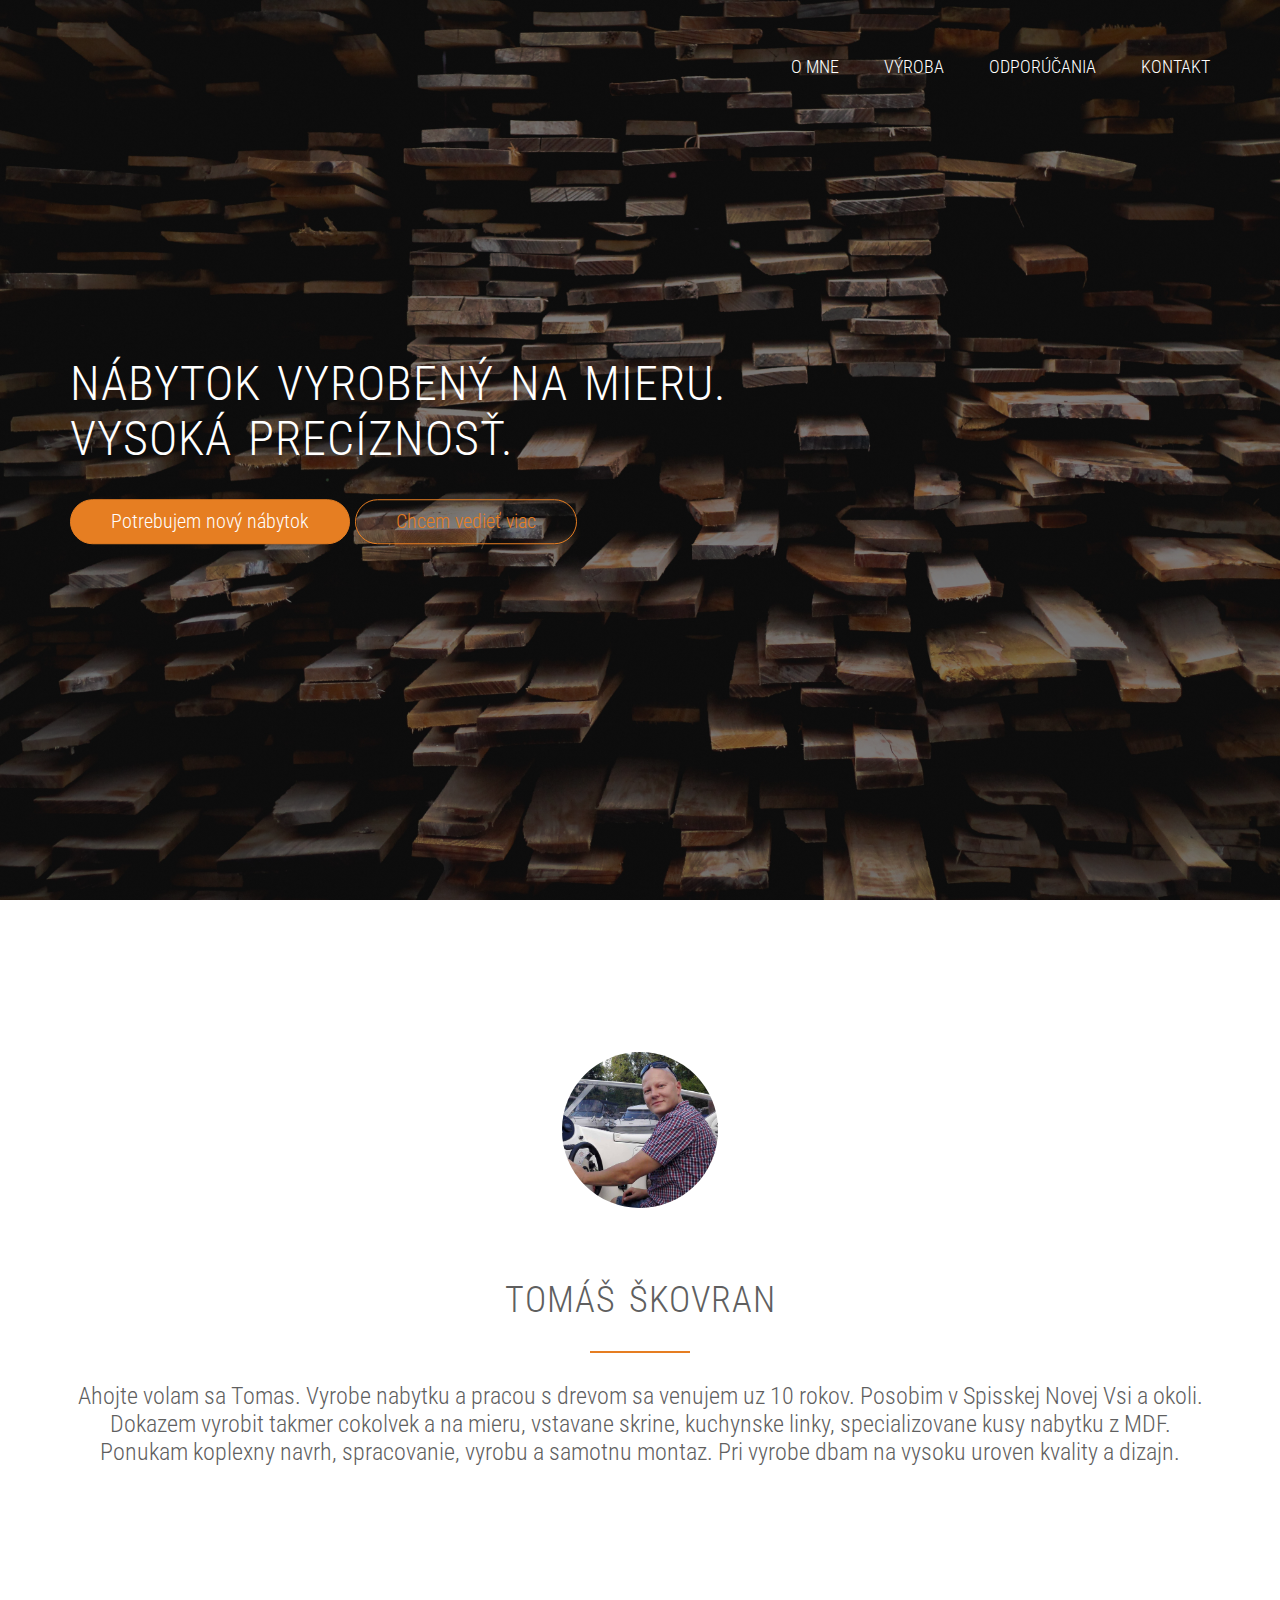
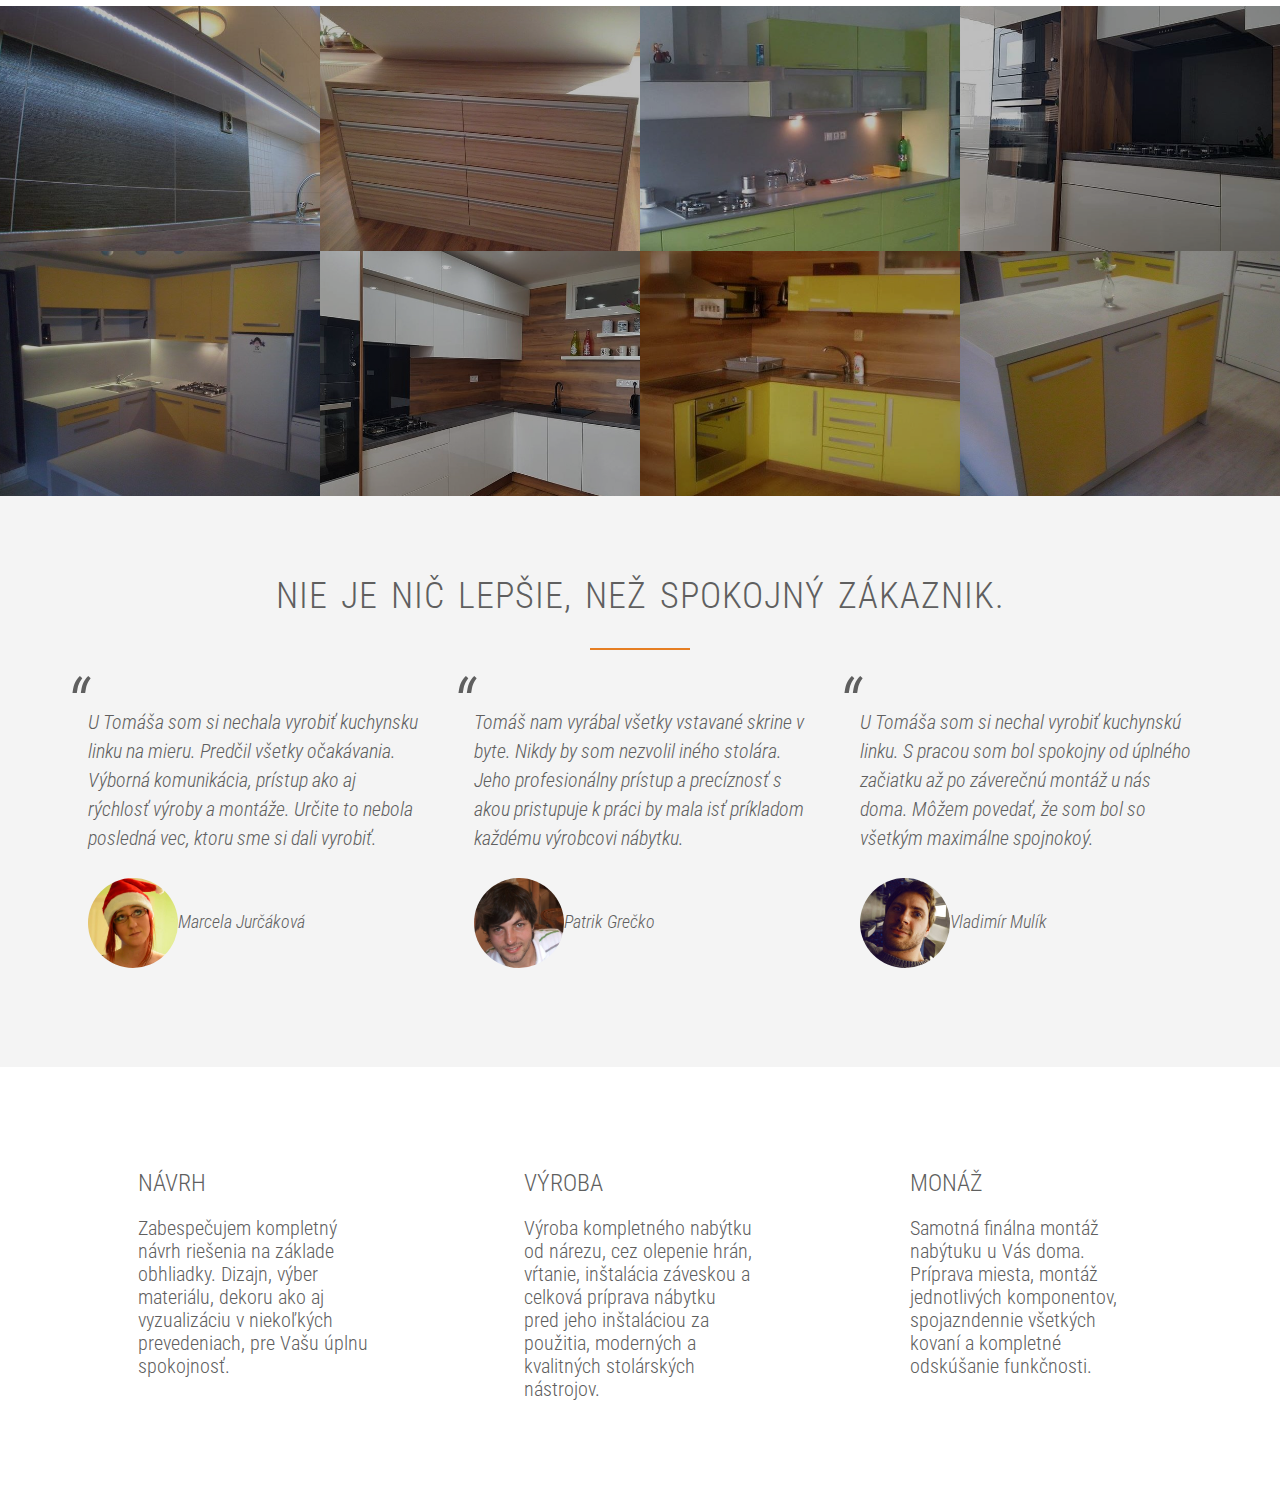
==== Tomi_webpage/index.html @ 3c89e0e6 "Add files via upload" ====
<!DOCTYPE html>
<html lang="sk">
    <head>
        <meta charset="utf-8">
        <link rel="stylesheet" type="text/css" href="vendors/css/normalize.css">
        <link rel="stylesheet" type="text/css" href="vendors/css/Grid.css">
        <link rel="stylesheet" type="text/css" href="resources/css/style.css">
        <link href="https://fonts.googleapis.com/css?family=Roboto+Condensed:300,400" rel="stylesheet">
    
        <title>Tomi_webpage</title>
    
    </head>
   
    <body>
        <header>
            <nav>
                <div class="row">
                    <ul class="main_nav">
                        <li><a href="#">o mne</a></li>
                        <li><a href="#">výroba</a></li>
                        <li><a href="#">odporúčania</a></li>
                        <li><a href="#">kontakt</a></li>
                    </ul>
                </div>
            </nav>
            <div class="main_text">
            <h1>Nábytok vyrobený na mieru.<br>Vysoká precíznosť.</h1>
            <a class="btn btn_full" href="#">Potrebujem nový nábytok</a>
            <a class="btn btn_ghost" href="#">Chcem vedieť viac</a>
            </div>
        </header>
        
        <section class="section_about_me">
            <div class="row">
                <div class="tomas_foto">
                    <img src="resources/img/tomas_skovran.jpg" alt="Tomas Skovran">
                </div>
                <h2>Tomáš Škovran</h2>
                <p class="full_info">Ahojte volam sa Tomas. Vyrobe nabytku a pracou s drevom sa venujem uz 10 rokov. Posobim v Spisskej Novej Vsi a okoli. Dokazem vyrobit takmer cokolvek a na mieru, vstavane skrine, kuchynske linky, specializovane kusy nabytku z MDF. Ponukam koplexny navrh, spracovanie, vyrobu a samotnu montaz. Pri vyrobe dbam na vysoku uroven kvality a dizajn.</p>      
            </div>
        </section>
        
        <section class="section_furniture">
            <ul class="furniture_showcase clearfix">
                <li>
                    <figure class="furniture_photo">
                        <img src="resources/img/presentation/1.jpg" alt="kuchynska linka 1">
                    </figure>
                </li>
                <li>
                    <figure class="furniture_photo">
                        <img src="resources/img/presentation/2.jpg" alt="komoda">
                    </figure>
                </li>
                <li>
                    <figure class="furniture_photo">
                        <img src="resources/img/presentation/3.jpg" alt="kuchynska linka 2">
                    </figure>
                </li>
                <li>
                    <figure class="furniture_photo">
                        <img src="resources/img/presentation/4.jpg" alt="vstavana skrina hneda">
                    </figure>
                </li>
            </ul>
            <ul class="furniture_showcase clearfix">
                <li>
                    <figure class="furniture_photo">
                        <img src="resources/img/presentation/5.jpg" alt="kuchynska linka zlto-biela">
                    </figure>
                </li>
                <li>
                    <figure class="furniture_photo">
                        <img src="resources/img/presentation/6.jpg" alt="obivackova stena">
                    </figure>
                </li>
                <li>
                    <figure class="furniture_photo">
                        <img src="resources/img/presentation/7.jpg" alt="kuchynska linka zlto-hneda">
                    </figure>
                </li>
                <li>
                    <figure class="furniture_photo">
                        <img src="resources/img/presentation/8.jpg" alt="vstavana skrina hnedo-biela">
                    </figure>
                </li>
            </ul>
        </section>
        
        <section class="section_testimonials">
            <div class="row">
                <h2>Nie je nič lepšie, než spokojný zákaznik.</h2>
            </div>
            <div class="row">
                <div class="col span-1-of-3">
                    <blockquote>
                        U Tomáša som si nechala vyrobiť kuchynsku linku na mieru. Predčil všetky očakávania. Výborná komunikácia, prístup ako aj rýchlosť výroby a montáže. Určite to nebola posledná vec, ktoru sme si dali vyrobiť.
                        <cite><img src="resources/img/marcela_jurcakova.png" alt="marcela jurcakova photo">Marcela Jurčáková</cite>
                    </blockquote>
                </div>
                    <div class="col span-1-of-3">
                        <blockquote>
                        Tomáš nam vyrábal všetky vstavané skrine v byte. Nikdy by som nezvolil iného stolára. Jeho profesionálny prístup a precíznosť s akou pristupuje k práci by mala isť príkladom každému výrobcovi nábytku.
                            <cite><img src="resources/img/patrik_grecko.png" alt="patrik grecko photo">Patrik Grečko</cite>
                        </blockquote>
                    </div>
                    <div class="col span-1-of-3">
                        <blockquote>
                        U Tomáša som si nechal vyrobiť kuchynskú linku. S pracou som bol spokojny od úplného začiatku až po záverečnú montáž u nás doma. Môžem povedať, že som bol so všetkým maximálne spojnokoý.
                            <cite><img src="resources/img/vladimir_mulik.png" alt="vladimir mulik photo">Vladimír Mulík</cite>
                        </blockquote>
                    </div>
            </div>
        </section>
        
        <section class="section_production">
            <div class="row">
                <div class="col span-1-of-3 box">
                    <i class=""></i>
                    <h3>Návrh</h3>
                    <p>Zabespečujem kompletný návrh riešenia na základe obhliadky. Dizajn, výber materiálu, dekoru ako aj vyzualizáciu v niekoľkých prevedeniach, pre Vašu úplnu spokojnosť.</p>
                </div>
                <div class="col span-1-of-3 box">
                    <i class=""></i>
                    <h3>Výroba</h3>
                    <p>Výroba kompletného nabýtku od nárezu, cez olepenie hrán, vŕtanie, inštalácia záveskou a celková príprava nábytku pred jeho inštaláciou za použitia, moderných a kvalitných stolárských nástrojov.</p>
                </div>
                <div class="col span-1-of-3 box">
                    <i class=""></i>
                    <h3>Monáž</h3>
                    <p>Samotná finálna montáž nabýtuku u Vás doma. Príprava miesta, montáž jednotlivých komponentov, spojazndennie všetkých kovaní a kompletné odskúšanie funkčnosti.</p>
                </div>
            </div>
        
        
        
        </section>
    
    
    </body>

</html>
---- Tomi_webpage/vendors/css/Grid.css ----
/*  SECTIONS  ============================================================================= */

.section {
	clear: both;
	padding: 0px;
	margin: 0px;
}

/*  GROUPING  ============================================================================= */

.row {
    zoom: 1; /* For IE 6/7 (trigger hasLayout) */
}

.row:before,
.row:after {
    content:"";
    display:table;
}
.row:after {
    clear:both;
}

/*  GRID COLUMN SETUP   ==================================================================== */

.col {
	display: block;
	float:left;
	margin: 1% 0 1% 1.6%;
}

.col:first-child { margin-left: 0; } /* all browsers except IE6 and lower */


/*  REMOVE MARGINS AS ALL GO FULL WIDTH AT 480 PIXELS */

@media only screen and (max-width: 480px) {
	.col { 
		/*margin: 1% 0 1% 0%;*/
        margin: 0;
	}
}


/*  GRID OF TWO   ============================================================================= */


.span-2-of-2 {
	width: 100%;
}

.span-1-of-2 {
	width: 49.2%;
}

/*  GO FULL WIDTH AT LESS THAN 480 PIXELS */

@media only screen and (max-width: 480px) {
	.span-2-of-2 {
		width: 100%; 
	}
	.span-1-of-2 {
		width: 100%; 
	}
}


/*  GRID OF THREE   ============================================================================= */

	
.span-3-of-3 {
	width: 100%; 
}

.span-2-of-3 {
	width: 66.13%; 
}

.span-1-of-3 {
	width: 32.26%; 
}


/*  GO FULL WIDTH AT LESS THAN 480 PIXELS */

@media only screen and (max-width: 480px) {
	.span-3-of-3 {
		width: 100%; 
	}
	.span-2-of-3 {
		width: 100%; 
	}
	.span-1-of-3 {
		width: 100%;
	}
}

/*  GRID OF FOUR   ============================================================================= */

	
.span-4-of-4 {
	width: 100%; 
}

.span-3-of-4 {
	width: 74.6%; 
}

.span-2-of-4 {
	width: 49.2%; 
}

.span-1-of-4 {
	width: 23.8%; 
}


/*  GO FULL WIDTH AT LESS THAN 480 PIXELS */

@media only screen and (max-width: 480px) {
	.span-4-of-4 {
		width: 100%; 
	}
	.span-3-of-4 {
		width: 100%; 
	}
	.span-2-of-4 {
		width: 100%; 
	}
	.span-1-of-4 {
		width: 100%; 
	}
}


/*  GRID OF FIVE   ============================================================================= */

	
.span-5-of-5 {
	width: 100%;
}

.span-4-of-5 {
  	width: 79.68%; 
}

.span-3-of-5 {
  	width: 59.36%; 
}

.span-2-of-5 {
  	width: 39.04%;
}

.span-1-of-5 {
  	width: 18.72%;
}


/*  GO FULL WIDTH AT LESS THAN 480 PIXELS */

@media only screen and (max-width: 480px) {
	.span-5-of-5 {
		width: 100%; 
	}
	.span-4-of-5 {
		width: 100%; 
	}
	.span-3-of-5 {
		width: 100%; 
	}
	.span-2-of-5 {
		width: 100%; 
	}
	.span-1-of-5 {
		width: 100%; 
	}
}


/*  GRID OF SIX   ============================================================================= */


.span-6-of-6 {
	width: 100%;
}

.span-5-of-6 {
  	width: 83.06%;
}

.span-4-of-6 {
  	width: 66.13%;
}

.span-3-of-6 {
  	width: 49.2%;
}

.span-2-of-6 {
  	width: 32.26%;
}

.span-1-of-6 {
  	width: 15.33%;
}


/*  GO FULL WIDTH AT LESS THAN 480 PIXELS */

@media only screen and (max-width: 480px) {
	.span-6-of-6 {
		width: 100%; 
	}
	.span-5-of-6 {
		width: 100%; 
	}
	.span-4-of-6 {
		width: 100%; 
	}
	.span-3-of-6 {
		width: 100%; 
	}
	.span-2-of-6 {
		width: 100%; 
	}
	.span-1-of-6 {
		width: 100%; 
	}
}



/*  GRID OF SEVEN   ============================================================================= */


.span-7-of-7 {
	width: 100%;
}

.span-6-of-7 {
	width: 85.48%;
}

.span-5-of-7 {
  	width: 70.97%;
}

.span-4-of-7 {
  	width: 56.45%;
}

.span-3-of-7 {
  	width: 41.94%;
}

.span-2-of-7 {
  	width: 27.42%;
}

.span-1-of-7 {
  	width: 12.91%;
}


/*  GO FULL WIDTH AT LESS THAN 480 PIXELS */

@media only screen and (max-width: 480px) {
	.span-7-of-7 {
		width: 100%; 
	}
	.span-6-of-7 {
		width: 100%; 
	}
	.span-5-of-7 {
		width: 100%; 
	}
	.span-4-of-7 {
		width: 100%; 
	}
	.span-3-of-7 {
		width: 100%; 
	}
	.span-2-of-7 {
		width: 100%; 
	}
	.span-1-of-7 {
		width: 100%; 
	}
}


/*  GRID OF EIGHT   ============================================================================= */

	
.span-8-of-8 {
	width: 100%;
}

.span-7-of-8 {
	width: 87.3%; 
}

.span-6-of-8 {
	width: 74.6%; 
}

.span-5-of-8 {
	width: 61.9%; 
}

.span-4-of-8 {
	width: 49.2%; 
}

.span-3-of-8 {
	width: 36.5%;
}

.span-2-of-8 {
	width: 23.8%; 
}

.span-1-of-8 {
	width: 11.1%; 
}


/*  GO FULL WIDTH AT LESS THAN 480 PIXELS */

@media only screen and (max-width: 480px) {
	.span-8-of-8 {
		width: 100%; 
	}
	.span-7-of-8 {
		width: 100%; 
	}
	.span-6-of-8 {
		width: 100%; 
	}
	.span-5-of-8 {
		width: 100%; 
	}
	.span-4-of-8 {
		width: 100%; 
	}
	.span-3-of-8 {
		width: 100%; 
	}
	.span-2-of-8 {
		width: 100%; 
	}
	.span-1-of-8 {
		width: 100%; 
	}
}


/*  GRID OF NINE   ============================================================================= */


.span-9-of-9 {
	width: 100%;
}

.span-8-of-9 {
	width: 88.71%;
}

.span-7-of-9 {
	width: 77.42%; 
}

.span-6-of-9 {
	width: 66.13%; 
}

.span-5-of-9 {
	width: 54.84%; 
}

.span-4-of-9 {
	width: 43.55%; 
}

.span-3-of-9 {
	width: 32.26%;
}

.span-2-of-9 {
	width: 20.97%; 
}

.span-1-of-9 {
	width: 9.68%; 
}


/*  GO FULL WIDTH AT LESS THAN 480 PIXELS */

@media only screen and (max-width: 480px) {
	.span-9-of-9 {
		width: 100%; 
	}
	.span-8-of-9 {
		width: 100%; 
	}
	.span-7-of-9 {
		width: 100%; 
	}
	.span-6-of-9 {
		width: 100%; 
	}
	.span-5-of-9 {
		width: 100%; 
	}
	.span-4-of-9 {
		width: 100%; 
	}
	.span-3-of-9 {
		width: 100%; 
	}
	.span-2-of-9 {
		width: 100%; 
	}
	.span-1-of-9 {
		width: 100%; 
	}
}


/*  GRID OF TEN   ============================================================================= */


.span-10-of-10 {
	width: 100%;
}

.span-9-of-10 {
	width: 89.84%;
}

.span-8-of-10 {
	width: 79.68%;
}

.span-7-of-10 {
	width: 69.52%; 
}

.span-6-of-10 {
	width: 59.36%; 
}

.span-5-of-10 {
	width: 49.2%; 
}

.span-4-of-10 {
	width: 39.04%; 
}

.span-3-of-10 {
	width: 28.88%;
}

.span-2-of-10 {
	width: 18.72%; 
}

.span-1-of-10 {
	width: 8.56%; 
}


/*  GO FULL WIDTH AT LESS THAN 480 PIXELS */

@media only screen and (max-width: 480px) {
	.span-10-of-10 {
		width: 100%; 
	}
	.span-9-of-10 {
		width: 100%; 
	}
	.span-8-of-10 {
		width: 100%; 
	}
	.span-7-of-10 {
		width: 100%; 
	}
	.span-6-of-10 {
		width: 100%; 
	}
	.span-5-of-10 {
		width: 100%; 
	}
	.span-4-of-10 {
		width: 100%; 
	}
	.span-3-of-10 {
		width: 100%; 
	}
	.span-2-of-10 {
		width: 100%; 
	}
	.span-1-of-10 {
		width: 100%; 
	}
}


/*  GRID OF ELEVEN   ============================================================================= */

.span-11-of-11 {
	width: 100%;
}

.span-10-of-11 {
	width: 90.76%;
}

.span-9-of-11 {
	width: 81.52%;
}

.span-8-of-11 {
	width: 72.29%;
}

.span-7-of-11 {
	width: 63.05%; 
}

.span-6-of-11 {
	width: 53.81%; 
}

.span-5-of-11 {
	width: 44.58%; 
}

.span-4-of-11 {
	width: 35.34%; 
}

.span-3-of-11 {
	width: 26.1%;
}

.span-2-of-11 {
	width: 16.87%; 
}

.span-1-of-11 {
	width: 7.63%; 
}


/*  GO FULL WIDTH AT LESS THAN 480 PIXELS */

@media only screen and (max-width: 480px) {
	.span-11-of-11 {
		width: 100%; 
	}
	.span-10-of-11 {
		width: 100%; 
	}
	.span-9-of-11 {
		width: 100%; 
	}
	.span-8-of-11 {
		width: 100%; 
	}
	.span-7-of-11 {
		width: 100%; 
	}
	.span-6-of-11 {
		width: 100%; 
	}
	.span-5-of-11 {
		width: 100%; 
	}
	.span-4-of-11 {
		width: 100%; 
	}
	.span-3-of-11 {
		width: 100%; 
	}
	.span-2-of-11 {
		width: 100%; 
	}
	.span-1-of-11 {
		width: 100%; 
	}
}


/*  GRID OF TWELVE   ============================================================================= */

.span-12-of-12 {
	width: 100%;
}

.span-11-of-12 {
	width: 91.53%;
}

.span-10-of-12 {
	width: 83.06%;
}

.span-9-of-12 {
	width: 74.6%;
}

.span-8-of-12 {
	width: 66.13%;
}

.span-7-of-12 {
	width: 57.66%; 
}

.span-6-of-12 {
	width: 49.2%; 
}

.span-5-of-12 {
	width: 40.73%; 
}

.span-4-of-12 {
	width: 32.26%; 
}

.span-3-of-12 {
	width: 23.8%;
}

.span-2-of-12 {
	width: 15.33%; 
}

.span-1-of-12 {
	width: 6.86%; 
}


/*  GO FULL WIDTH AT LESS THAN 480 PIXELS */

@media only screen and (max-width: 480px) {
	.span-12-of-12 {
		width: 100%; 
	}
	.span-11-of-12 {
		width: 100%; 
	}
	.span-10-of-12 {
		width: 100%; 
	}
	.span-9-of-12 {
		width: 100%; 
	}
	.span-8-of-12 {
		width: 100%; 
	}
	.span-7-of-12 {
		width: 100%; 
	}
	.span-6-of-12 {
		width: 100%; 
	}
	.span-5-of-12 {
		width: 100%; 
	}
	.span-4-of-12 {
		width: 100%; 
	}
	.span-3-of-12 {
		width: 100%; 
	}
	.span-2-of-12 {
		width: 100%; 
	}
	.span-1-of-12 {
		width: 100%; 
	}
}
---- Tomi_webpage/resources/css/style.css ----
/*----------------------------------------- */
/* BASIC SETUP */
/*------------------------------------------*/

* {
    margin: 0;
    padding: 0;
    box-sizing: border-box;
}

html {
    background-color: #fff;
    color: #5f5f5f;
    font-family: 'Roboto Condensed', 'Arial', sans-serif;
    font-weight: 300;
    font-size: 20px;
    text-rendering: optimizeLegibility;
}

section {
    padding: 80px 0;
}

.row {
    max-width: 1140px;
    margin: 0 auto;
}

.clearfix {zoom: 1,}
.clearfix:after {
    content: '.';
    clear: both;
    display: block;
    height: 0;
    visibility: hidden;
}

/* Headings */

h1 {
    color: #fff;
    font-weight: 300;
    margin-top: 0;
    margin-bottom; 20px;
    font-size: 240%;
    word-spacing: 4px;
    letter-spacing: 1px;
    text-transform: uppercase;
}

h2 {
    text-align: center;
    font-weight: 300;
    margin-top: 0;
    font-size: 180%;
    word-spacing: 4px;
    letter-spacing: 1px;
    text-transform: uppercase;
}

h2:after {
    display: block;
    height: 2px;
    background-color: #e67e22;
    content: " ";
    width: 100px;
    margin: 0 auto;
    margin-top: 30px;
}

h3 {
    font-weight: 300;
    text-transform: uppercase;
    margin-bottom: 20px;
    font-size: 120%;
}

/*----------------------------------------- */
/* HEADER */
/*------------------------------------------*/

header {
    background-image: linear-gradient(rgba(0, 0, 0, 0.5), rgba(0, 0, 0, 0.5)), url(img/wood.jpg);
    background-size: cover;
    background-position: center;
    height: 100vh;
    background-attachment: fixed;
}

.main_text {
    position: absolute;
    width: 1140px;
    top: 50%;
    left: 50%;
    transform: translate(-50%, -50%)
}

/* Main Nav */

.main_nav {
    float: right;
    list-style: none;
    margin-top: 55px;
}

.main_nav li {
    display: inline-block;
    margin-left: 40px;
}

.main_nav li a:link,
.main_nav li a:visited {
    padding: 8px 0;
    color: #fff;
    text-decoration: none;
    text-transform: uppercase;
    font-size: 90%;
    border-bottom: 2px solid transparent;
    transition: border-bottom 0.2s;
}

.main_nav li a:hover,
.main_nav li a:active {
    border-bottom: 2px solid #e67e22;
}


/* Buttons */

.btn:link,
.btn:visited {
    display: inline-block;
    text-decoration: none;
    padding: 10px 40px;
    font-weight: 300;
    border-radius: 200px;
}


.btn_full:link,
.btn_full:visited {
    background-color: #e67e22;
    border: 1px solid #e67e22;
    color: #fff;
}

.btn_ghost:link,
.btn_ghost:visited {
    border: 1px solid #e67e22;
    color: #e67e22;
}

.btn:hover,
.btn:active {
   background-color: #cf6d17; 
}

.btn_full:hover,
.btn_full:active {
    border: 1px solid #cf6d17;
}

.btn_ghost:hover,
.btn_ghost:active {
    border: 1px solid #cf6d17;
    color: #fff;
}

.tomas_foto img {
    height: 180px;
    border-radius: 50%;
    display: block;
    margin: 60px auto;
    border: 2px solid transparent;
    padding: 10px;
    transition: border 0.5s;
}

.tomas_foto img:hover {
    border: 2px solid #e67e22;
}

.full_info {
    text-align: center;
    margin: 30px 0;
    margin-bottom: 60px;
    font-size: 120%;
}

/*----------------------------------------- */
/* FURNITURE SHOWCASE */
/*------------------------------------------*/

.section_furniture {
    padding: 0;
}

.furniture_showcase {
    list-style: none;
    width: 100%;
}

.furniture_showcase li {
    display: block;
    float: left;
    width: 25%;
    padding: 0;
}

.furniture_photo {
    width: 100%;
    margin: 0;
    overflow: hidden;
    background-color: #000;
}

.furniture_photo img {
    opacity: 0.75;
    width: 100%;
    height: auto;
    transform: scale(1.15);
    transition: transform 0.5s, opacity 0.5s;
}

.furniture_photo img:hover {
    transform: scale(1.03);
    opacity: 1;
}

/*----------------------------------------- */
/* TESTIMONIALS */
/*------------------------------------------*/

.section_testimonials {
    background-color: #f4f4f4;
}

blockquote {
    padding: 2% 5%;
    position: relative;
    line-height: 145%;
    margin-top: 40px;
    font-style: italic;
    
}

blockquote:before {
    content: "\201C";
    font-size: 400%;
    display: block;
    position: absolute;
    top: -5px;
    left: -5px;
}

cite {
    display: block;
    margin-top: 25px;
    font-size: 90%;
    
}

cite img {
    height: 90px;
    border-radius: 50%;
    vertical-align: middle;  
}

/*----------------------------------------- */
/* PRODUCTION */
/*------------------------------------------*/


.box {
    padding: 1% 6%;
}
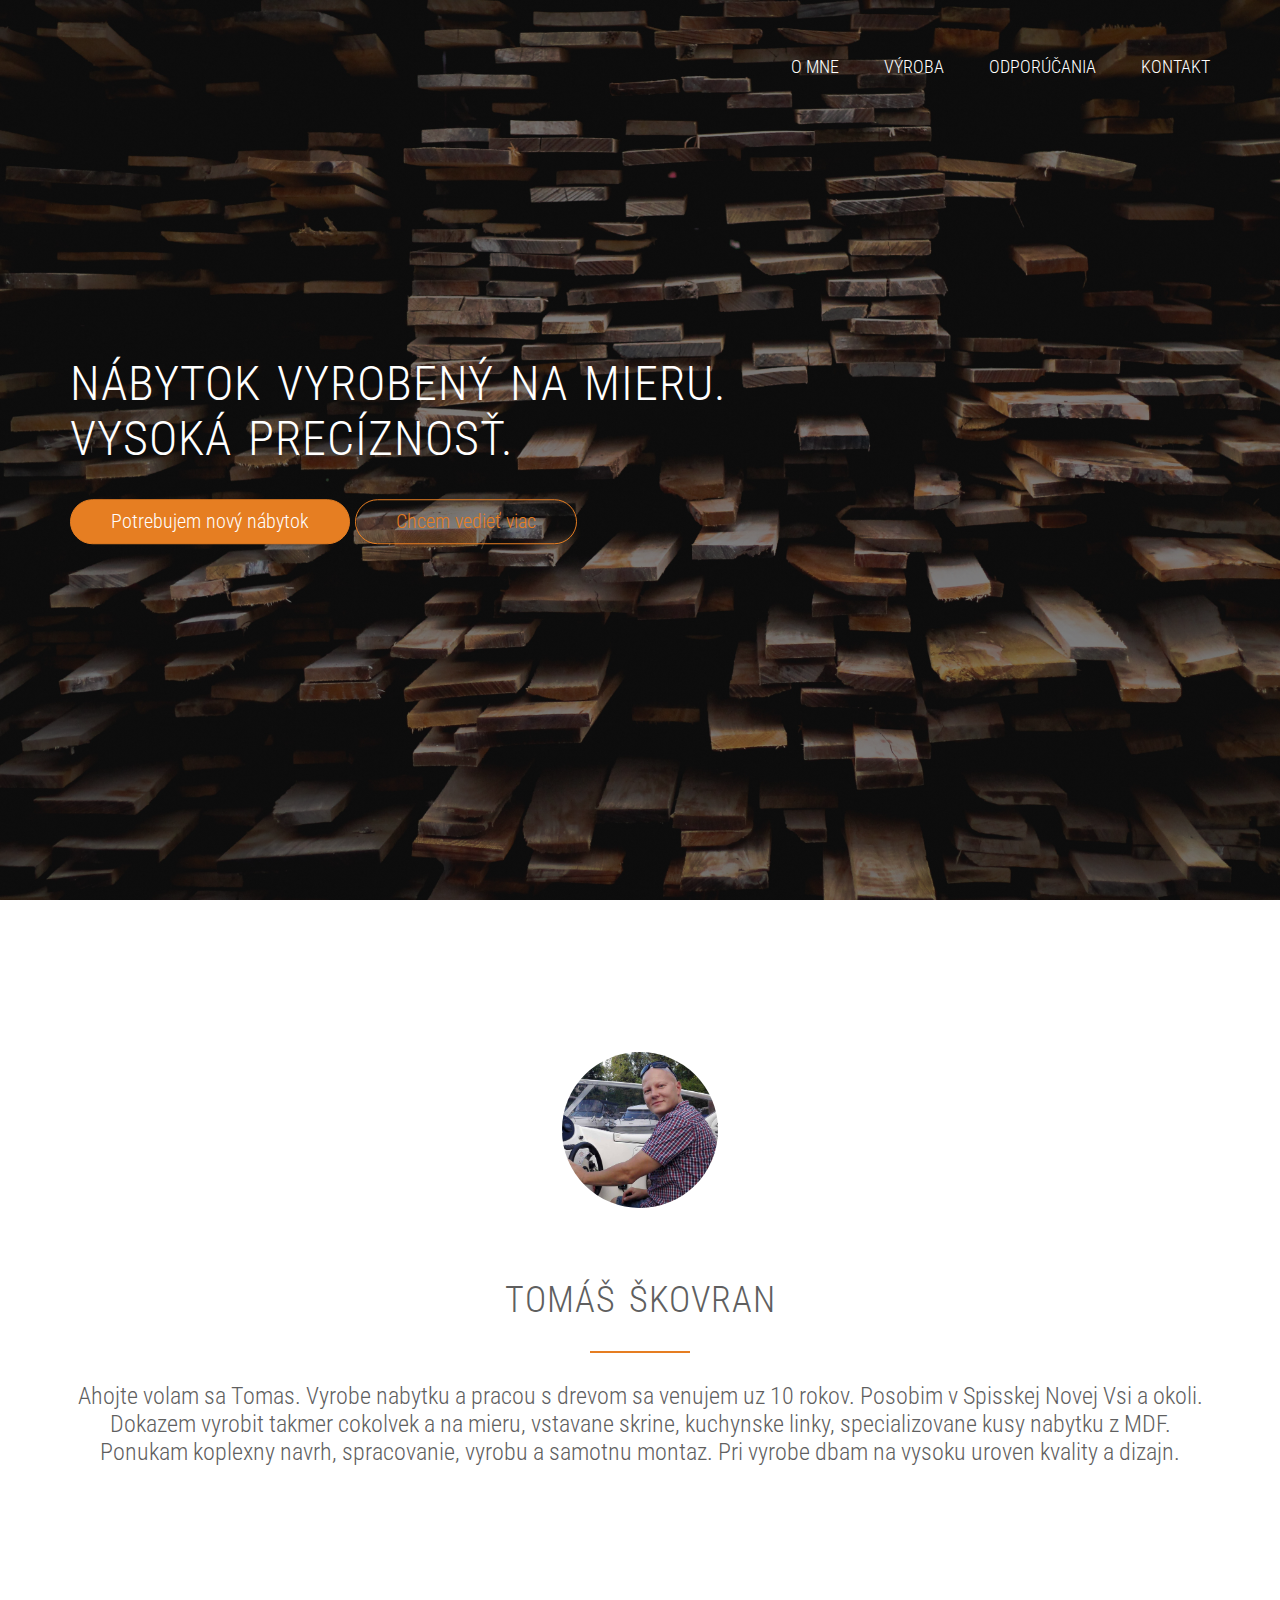
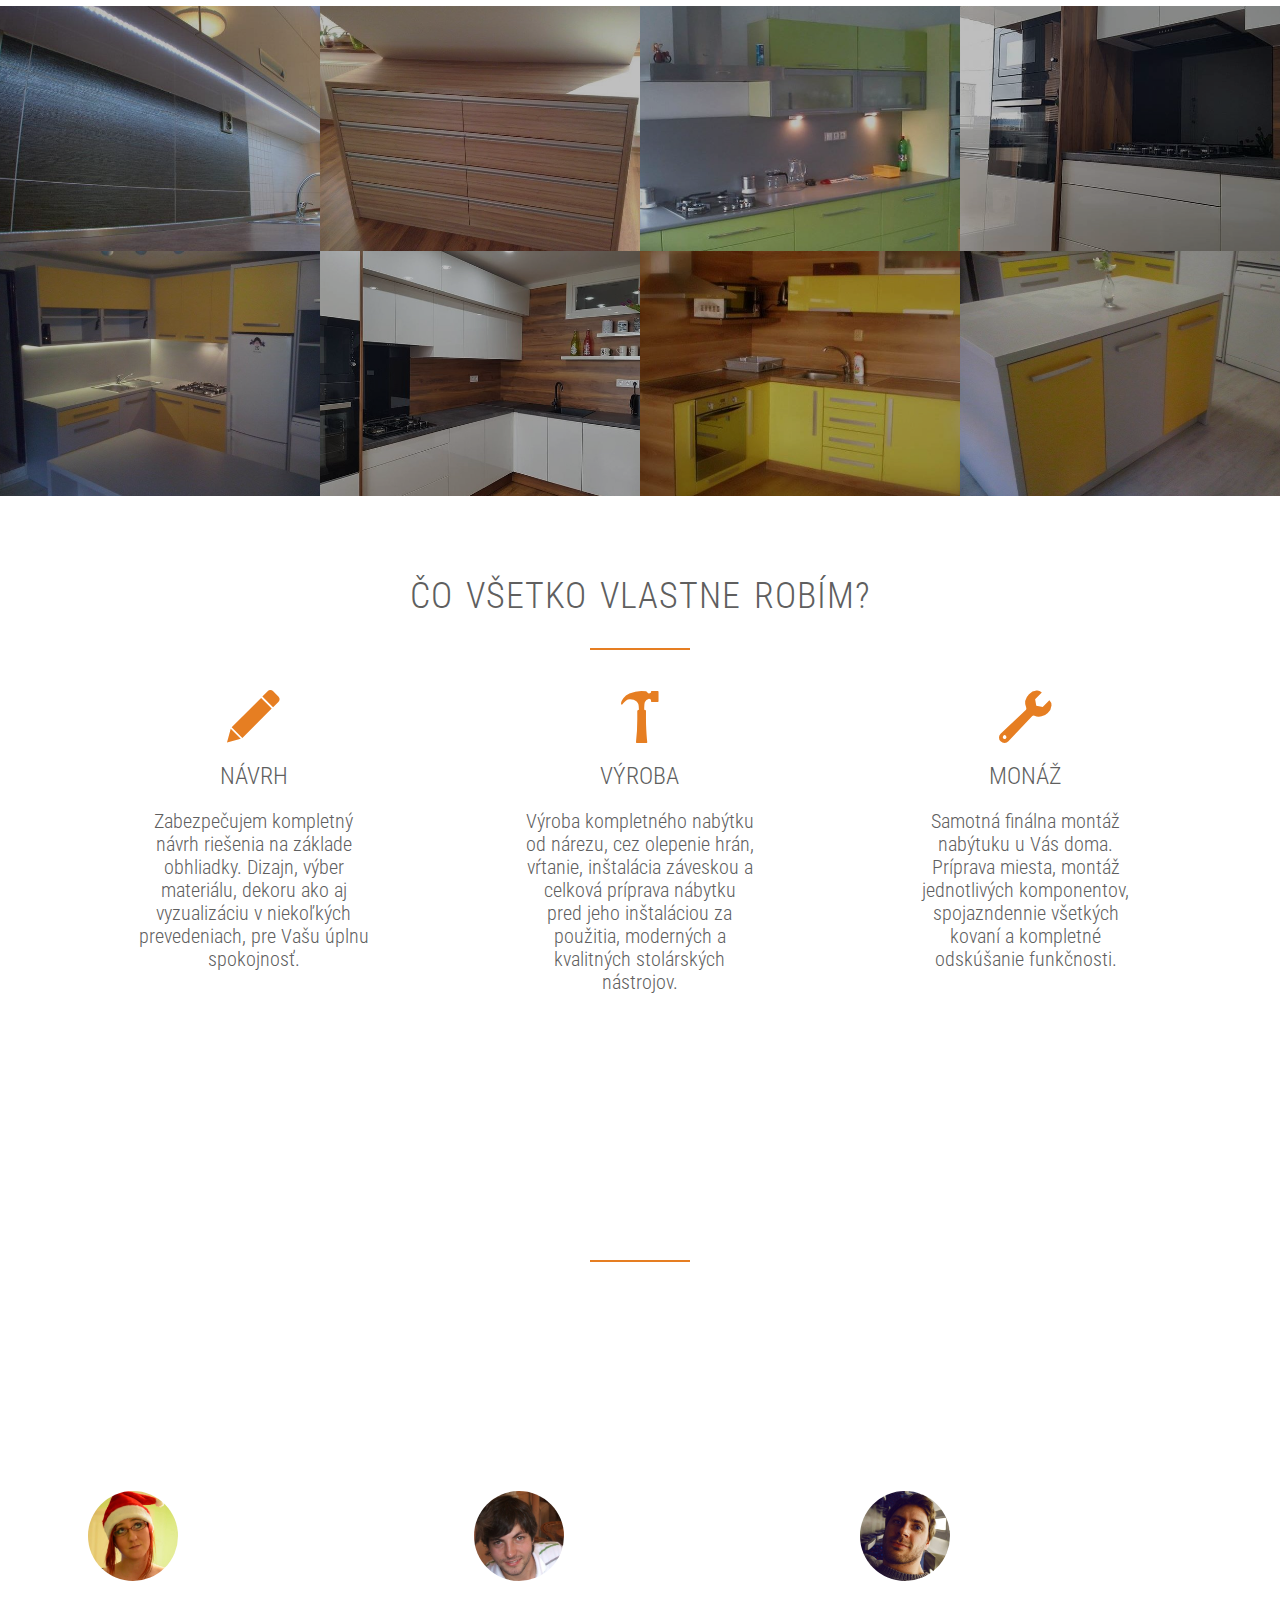
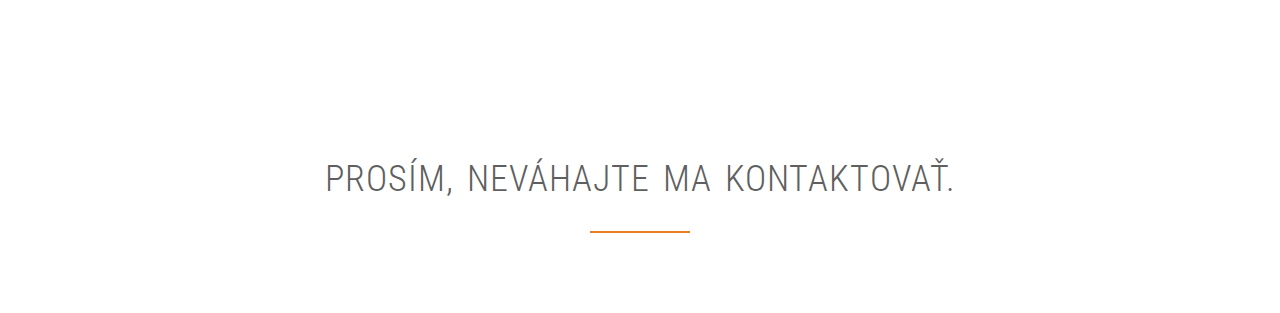
==== commit 5ec8f826: "Add files via upload" ====
--- a/Tomi_webpage/index.html
+++ b/Tomi_webpage/index.html
@@ -4,6 +4,7 @@
         <meta charset="utf-8">
         <link rel="stylesheet" type="text/css" href="vendors/css/normalize.css">
         <link rel="stylesheet" type="text/css" href="vendors/css/Grid.css">
+        <link rel="stylesheet" type="text/css" href="vendors/css/ionicons.min.css">
         <link rel="stylesheet" type="text/css" href="resources/css/style.css">
         <link href="https://fonts.googleapis.com/css?family=Roboto+Condensed:300,400" rel="stylesheet">
     
@@ -87,6 +88,29 @@
             </ul>
         </section>
         
+        <section class="section_production">
+            <div class="row">
+                <h2>čo všetko vlastne robím?</h2>
+            </div>
+            <div class="row">
+                <div class="col span-1-of-3 box">
+                    <i class="ion-edit icon_big"></i>
+                    <h3>Návrh</h3>
+                    <p>Zabezpečujem kompletný návrh riešenia na základe obhliadky. Dizajn, výber materiálu, dekoru ako aj vyzualizáciu v niekoľkých prevedeniach, pre Vašu úplnu spokojnosť.</p>
+                </div>
+                <div class="col span-1-of-3 box">
+                    <i class="ion-hammer icon_big"></i>
+                    <h3>Výroba</h3>
+                    <p>Výroba kompletného nabýtku od nárezu, cez olepenie hrán, vŕtanie, inštalácia záveskou a celková príprava nábytku pred jeho inštaláciou za použitia, moderných a kvalitných stolárských nástrojov.</p>
+                </div>
+                <div class="col span-1-of-3 box">
+                    <i class="ion-wrench icon_big"></i>
+                    <h3>Monáž</h3>
+                    <p>Samotná finálna montáž nabýtuku u Vás doma. Príprava miesta, montáž jednotlivých komponentov, spojazndennie všetkých kovaní a kompletné odskúšanie funkčnosti.</p>
+                </div>
+            </div>
+        </section>
+        
         <section class="section_testimonials">
             <div class="row">
                 <h2>Nie je nič lepšie, než spokojný zákaznik.</h2>
@@ -113,28 +137,26 @@
             </div>
         </section>
         
-        <section class="section_production">
+        <section class="section_form">
             <div class="row">
-                <div class="col span-1-of-3 box">
-                    <i class=""></i>
-                    <h3>Návrh</h3>
-                    <p>Zabespečujem kompletný návrh riešenia na základe obhliadky. Dizajn, výber materiálu, dekoru ako aj vyzualizáciu v niekoľkých prevedeniach, pre Vašu úplnu spokojnosť.</p>
-                </div>
-                <div class="col span-1-of-3 box">
-                    <i class=""></i>
-                    <h3>Výroba</h3>
-                    <p>Výroba kompletného nabýtku od nárezu, cez olepenie hrán, vŕtanie, inštalácia záveskou a celková príprava nábytku pred jeho inštaláciou za použitia, moderných a kvalitných stolárských nástrojov.</p>
-                </div>
-                <div class="col span-1-of-3 box">
-                    <i class=""></i>
-                    <h3>Monáž</h3>
-                    <p>Samotná finálna montáž nabýtuku u Vás doma. Príprava miesta, montáž jednotlivých komponentov, spojazndennie všetkých kovaní a kompletné odskúšanie funkčnosti.</p>
-                </div>
+                <h2>Prosím, neváhajte ma kontaktovať.</h2>
+            </div>
+            <div class="row">
+                <form method="post" action="#" class="contact_form">
+                    <div class="row">
+                        <div class="span-1-of-3">
+                        
+                        </div>
+                        
+                        <div class="span-2-of-3">
+                        
+                        </div>
+                    </div>
+                </form>
             </div>
         
+        </section>
         
-        
-        </section>
     
     
     </body>
--- a/Tomi_webpage/resources/css/style.css
+++ b/Tomi_webpage/resources/css/style.css
@@ -35,7 +35,7 @@
     visibility: hidden;
 }
 
-/* Headings */
+/* ------ HEADINGS ----- */
 
 h1 {
     color: #fff;
@@ -75,6 +75,15 @@
     font-size: 120%;
 }
 
+/* ------ ICONS ----- */
+
+.icon_big {
+    font-size: 300%;
+    color: #e67e22;
+    display: block;
+    margin-bottom: 10px;
+}
+
 /*----------------------------------------- */
 /* HEADER */
 /*------------------------------------------*/
@@ -232,7 +241,14 @@
 /*------------------------------------------*/
 
 .section_testimonials {
-    background-color: #f4f4f4;
+    background-image: linear-gradient(rgba(0, 0, 0, 0.5), rgba(0, 0, 0, 0.5)), url(img/workbanch.jpg);
+    background-size: cover;
+    background-position: center;
+    background-attachment: fixed;
+}
+
+.section_testimonials h2 {
+    color: #fff;
 }
 
 blockquote {
@@ -241,6 +257,7 @@
     line-height: 145%;
     margin-top: 40px;
     font-style: italic;
+    color: #fff;
     
 }
 
@@ -272,5 +289,11 @@
 
 
 .box {
-    padding: 1% 6%;
-}
+    padding: 2% 6%;
+    text-align: center;
+}
+
+. box p {
+    font-size: 90%;
+    line-height: 145%;
+}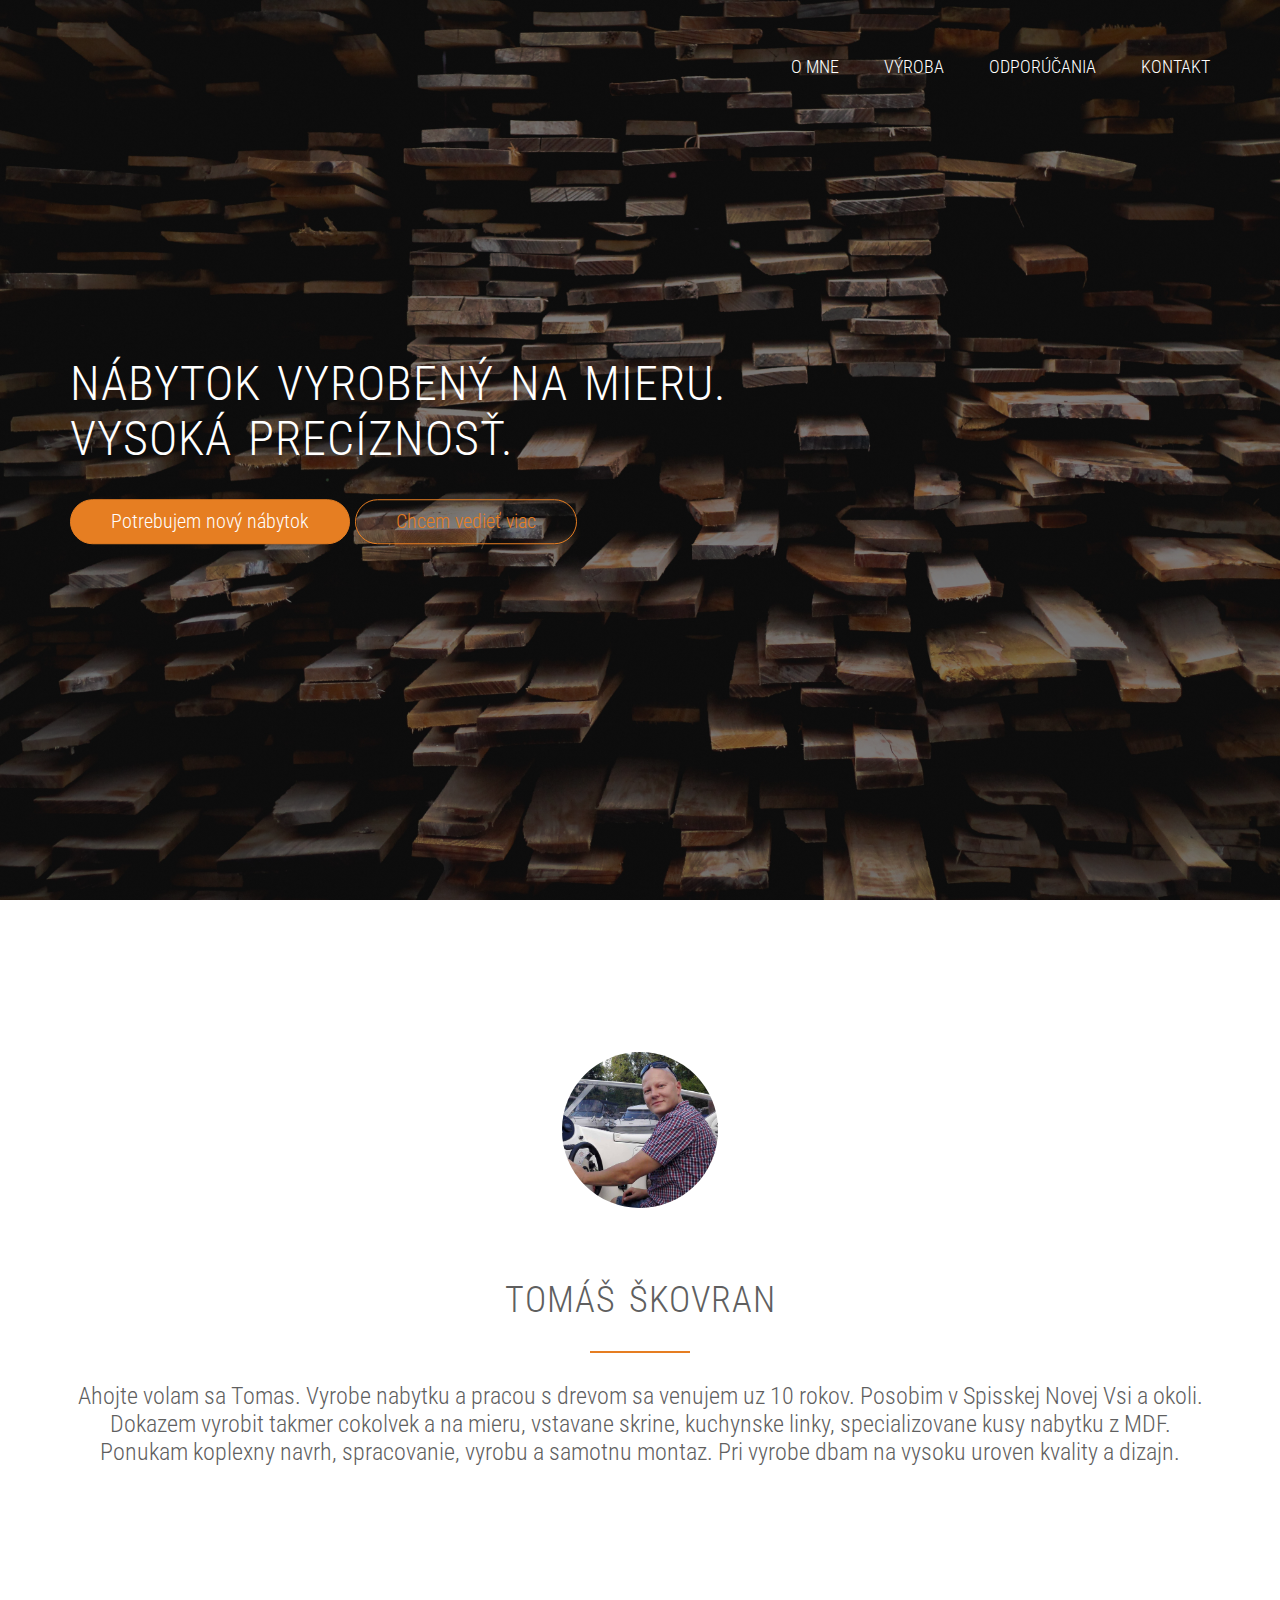
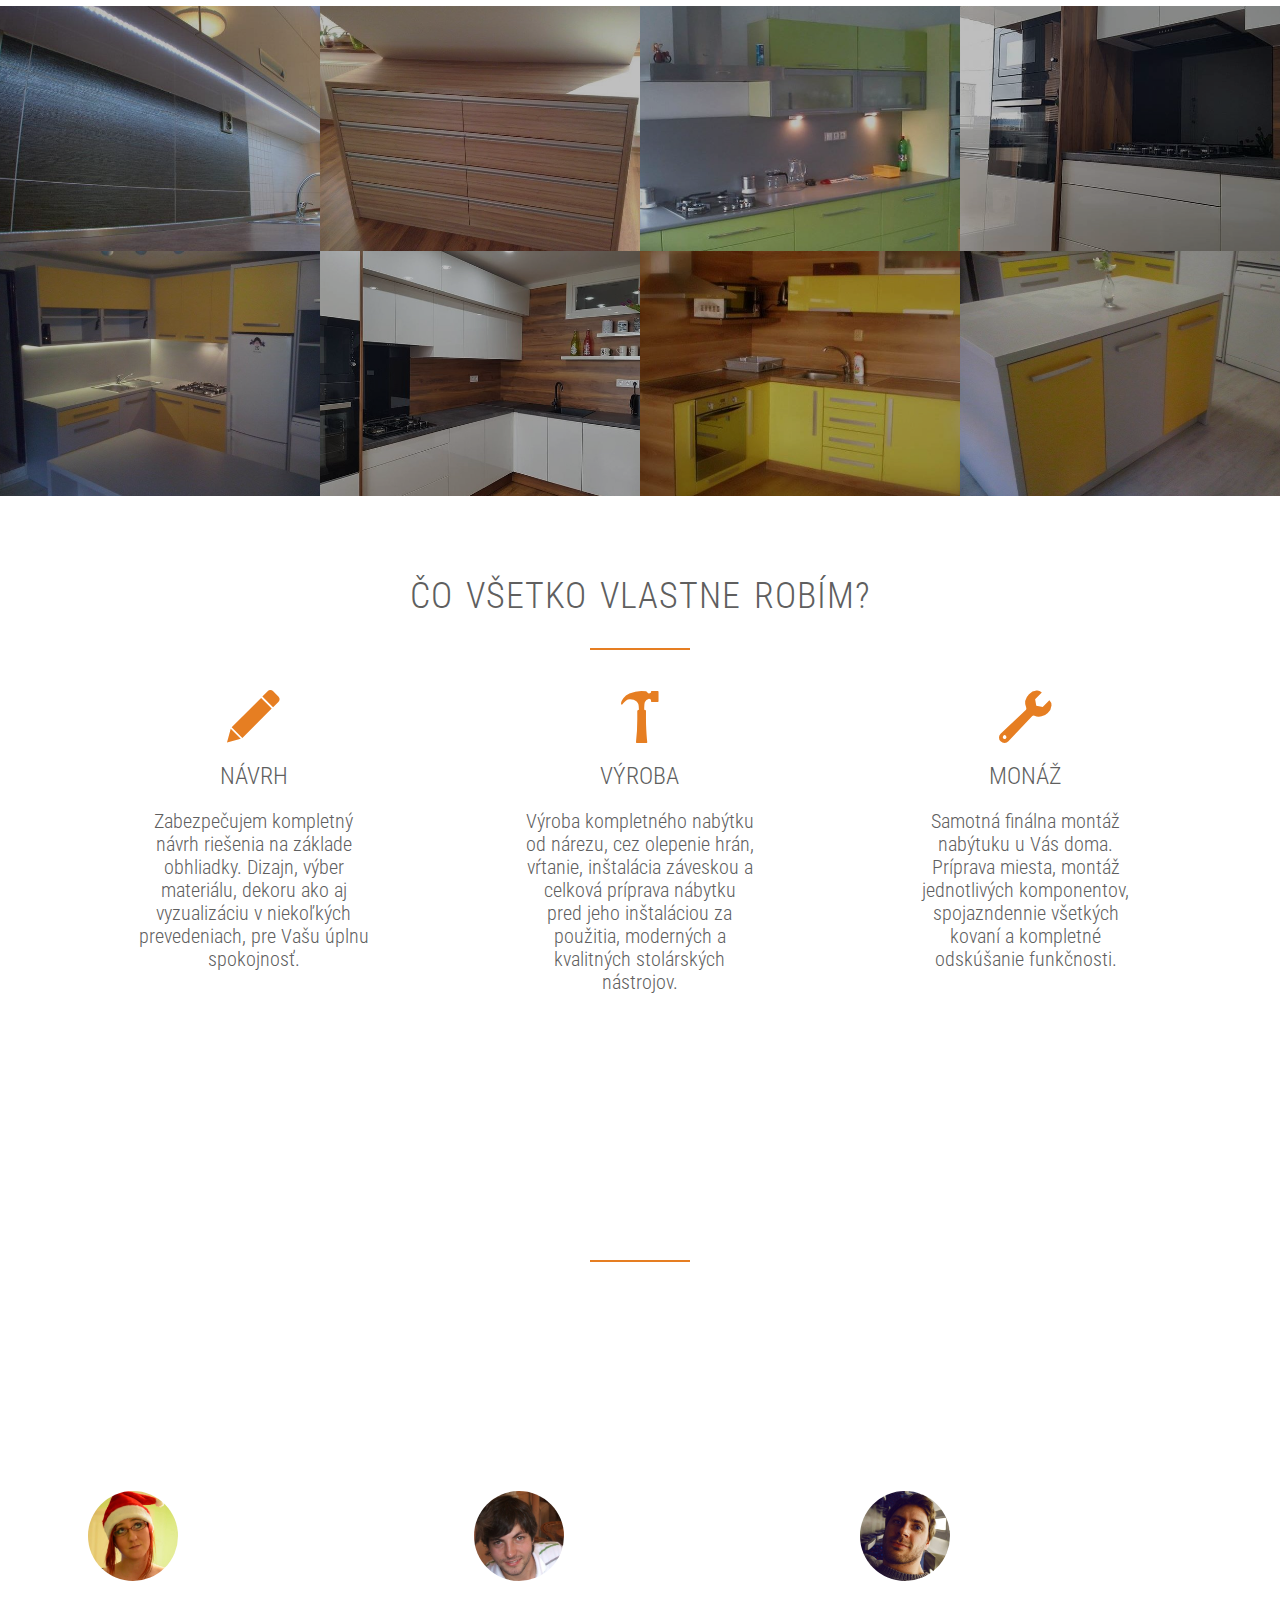
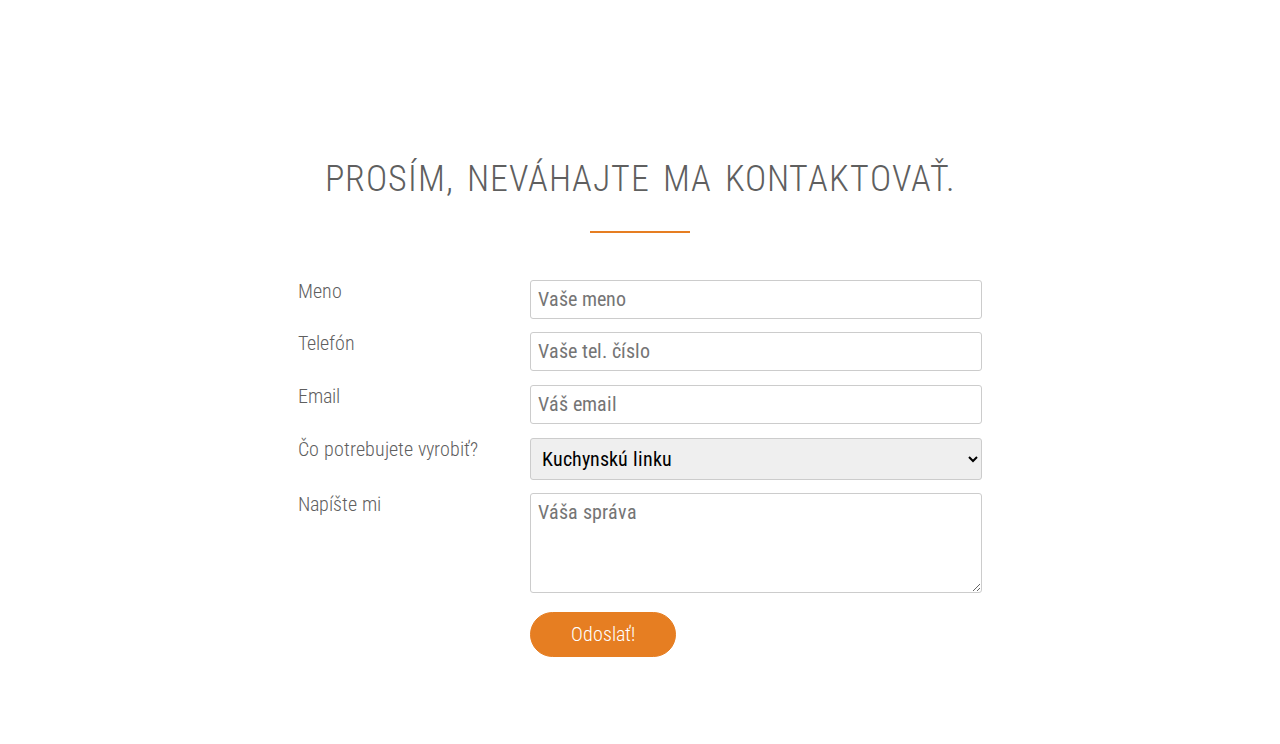
==== commit c46715c5: "Add files via upload" ====
--- a/Tomi_webpage/index.html
+++ b/Tomi_webpage/index.html
@@ -144,17 +144,61 @@
             <div class="row">
                 <form method="post" action="#" class="contact_form">
                     <div class="row">
-                        <div class="span-1-of-3">
-                        
-                        </div>
-                        
-                        <div class="span-2-of-3">
-                        
+                        <div class="col span-1-of-3">
+                            <label>Meno</label>
+                        </div>
+                        <div class="col span-2-of-3">
+                            <input type="text" name="name" id="name" placeholder="Vaše meno" required>
+                        </div>
+                    </div>
+                    <div class="row">
+                        <div class="col span-1-of-3">
+                            <label>Telefón</label>
+                        </div>
+                        <div class="col span-2-of-3">
+                            <input type="number" name="telefon" id="telefon" placeholder="Vaše tel. číslo">
+                        </div>
+                    </div>
+                    <div class="row">
+                        <div class="col span-1-of-3">
+                            <label>Email</label>
+                        </div>
+                        <div class="col span-2-of-3">
+                            <input type="email" name="email" id="email" placeholder="Váš email" required>
+                        </div>
+                    </div>
+                        <div class="row">
+                            <div class="col span-1-of-3">
+                                <label>Čo potrebujete vyrobiť?</label>
+                            </div>
+                            <div class="col span-2-of-3">
+                                <select name="vyroba" id="vyroba" required>
+                                    <option value="Kuchynska_linka">Kuchynskú linku</option>
+                                    <option value="Vstavana_skrina">Vstavanú Skrinu</option>
+                                    <option value="Kupelna">Nábytok do kúpeľne</option>
+                                    <option value="Komoda">Komodu</option>
+                                    <option value="Ine">Iné</option>
+                                </select>
+                            </div>
+                        </div>
+                        <div class="row">
+                            <div class="col span-1-of-3">
+                                <label>Napíšte mi</label>
+                            </div>
+                            <div class="col span-2-of-3">
+                                <textarea name="sprava" placeholder="Váša správa"></textarea>
+                            </div>
+                        </div>
+                        <div class="row">
+                            <div class="col span-1-of-3">
+                                <label>&nbsp;</label>
+                            </div>
+                        <div class="col span-2-of-3">
+                            <input type="submit" value="Odoslať!">
                         </div>
                     </div>
                 </form>
             </div>
-        
         </section>
         
     
--- a/Tomi_webpage/resources/css/style.css
+++ b/Tomi_webpage/resources/css/style.css
@@ -6,6 +6,10 @@
     margin: 0;
     padding: 0;
     box-sizing: border-box;
+}
+
+*:focus {
+    outline: none;
 }
 
 html {
@@ -137,17 +141,20 @@
 /* Buttons */
 
 .btn:link,
-.btn:visited {
+.btn:visited,
+input[type=submit] {
     display: inline-block;
     text-decoration: none;
     padding: 10px 40px;
     font-weight: 300;
     border-radius: 200px;
+    transition: background-color 0.2s, border 0.2s, color 0.2s;
 }
 
 
 .btn_full:link,
-.btn_full:visited {
+.btn_full:visited,
+input[type=submit] {
     background-color: #e67e22;
     border: 1px solid #e67e22;
     color: #fff;
@@ -160,8 +167,11 @@
 }
 
 .btn:hover,
-.btn:active {
-   background-color: #cf6d17; 
+.btn:active,
+input[type=submit]:hover,
+input[type=submit]:active {
+   background-color: #cf6d17;
+   border: 1px solid #cf6d17;    
 }
 
 .btn_full:hover,
@@ -296,4 +306,28 @@
 . box p {
     font-size: 90%;
     line-height: 145%;
+}
+
+/*----------------------------------------- */
+/* FORM */
+/*------------------------------------------*/
+
+.contact_form {
+    width: 60%;
+    margin: 40px auto 0px auto;
+}
+
+input[type=text],
+input[type=email],
+input[type=number],
+select,
+textarea {
+    width: 100%;
+    padding: 7px;
+    border-radius: 3px;
+    border: 1px solid #ccc;
+}
+
+textarea {
+    height: 100px;
 }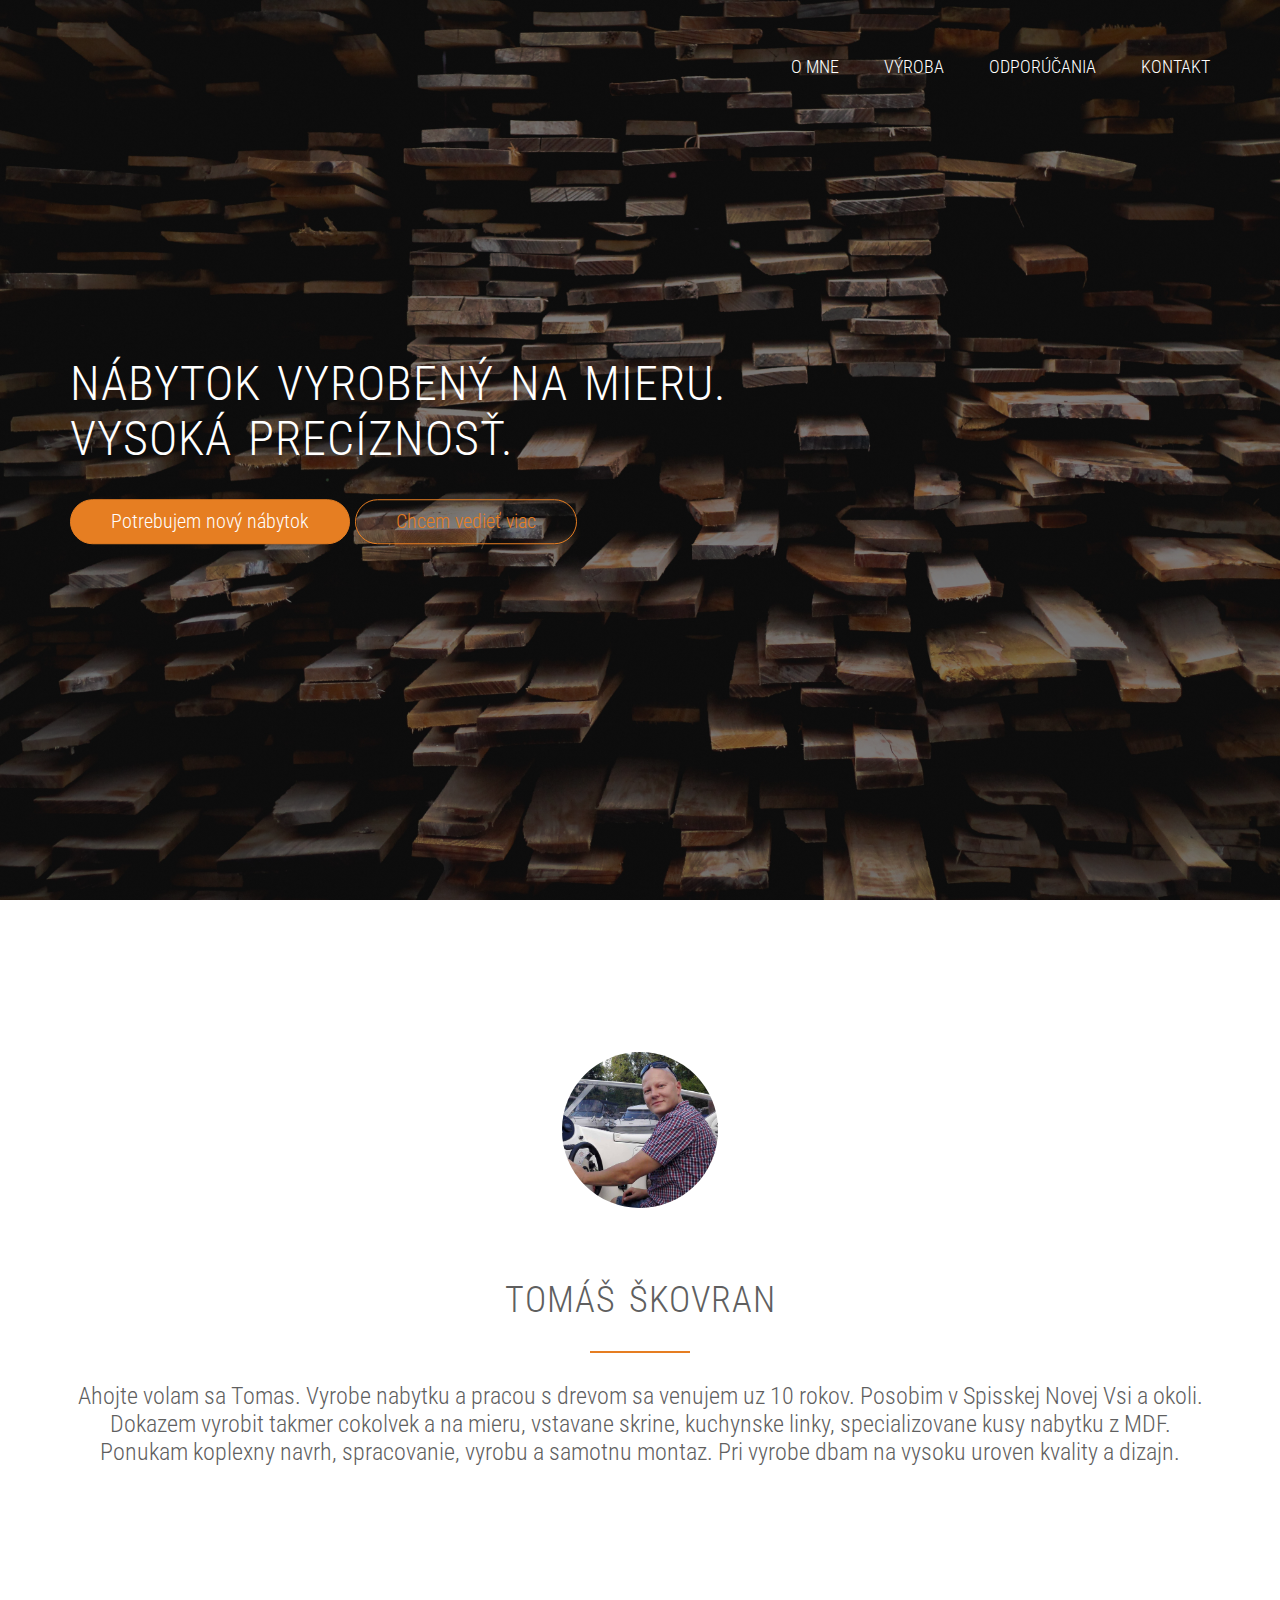
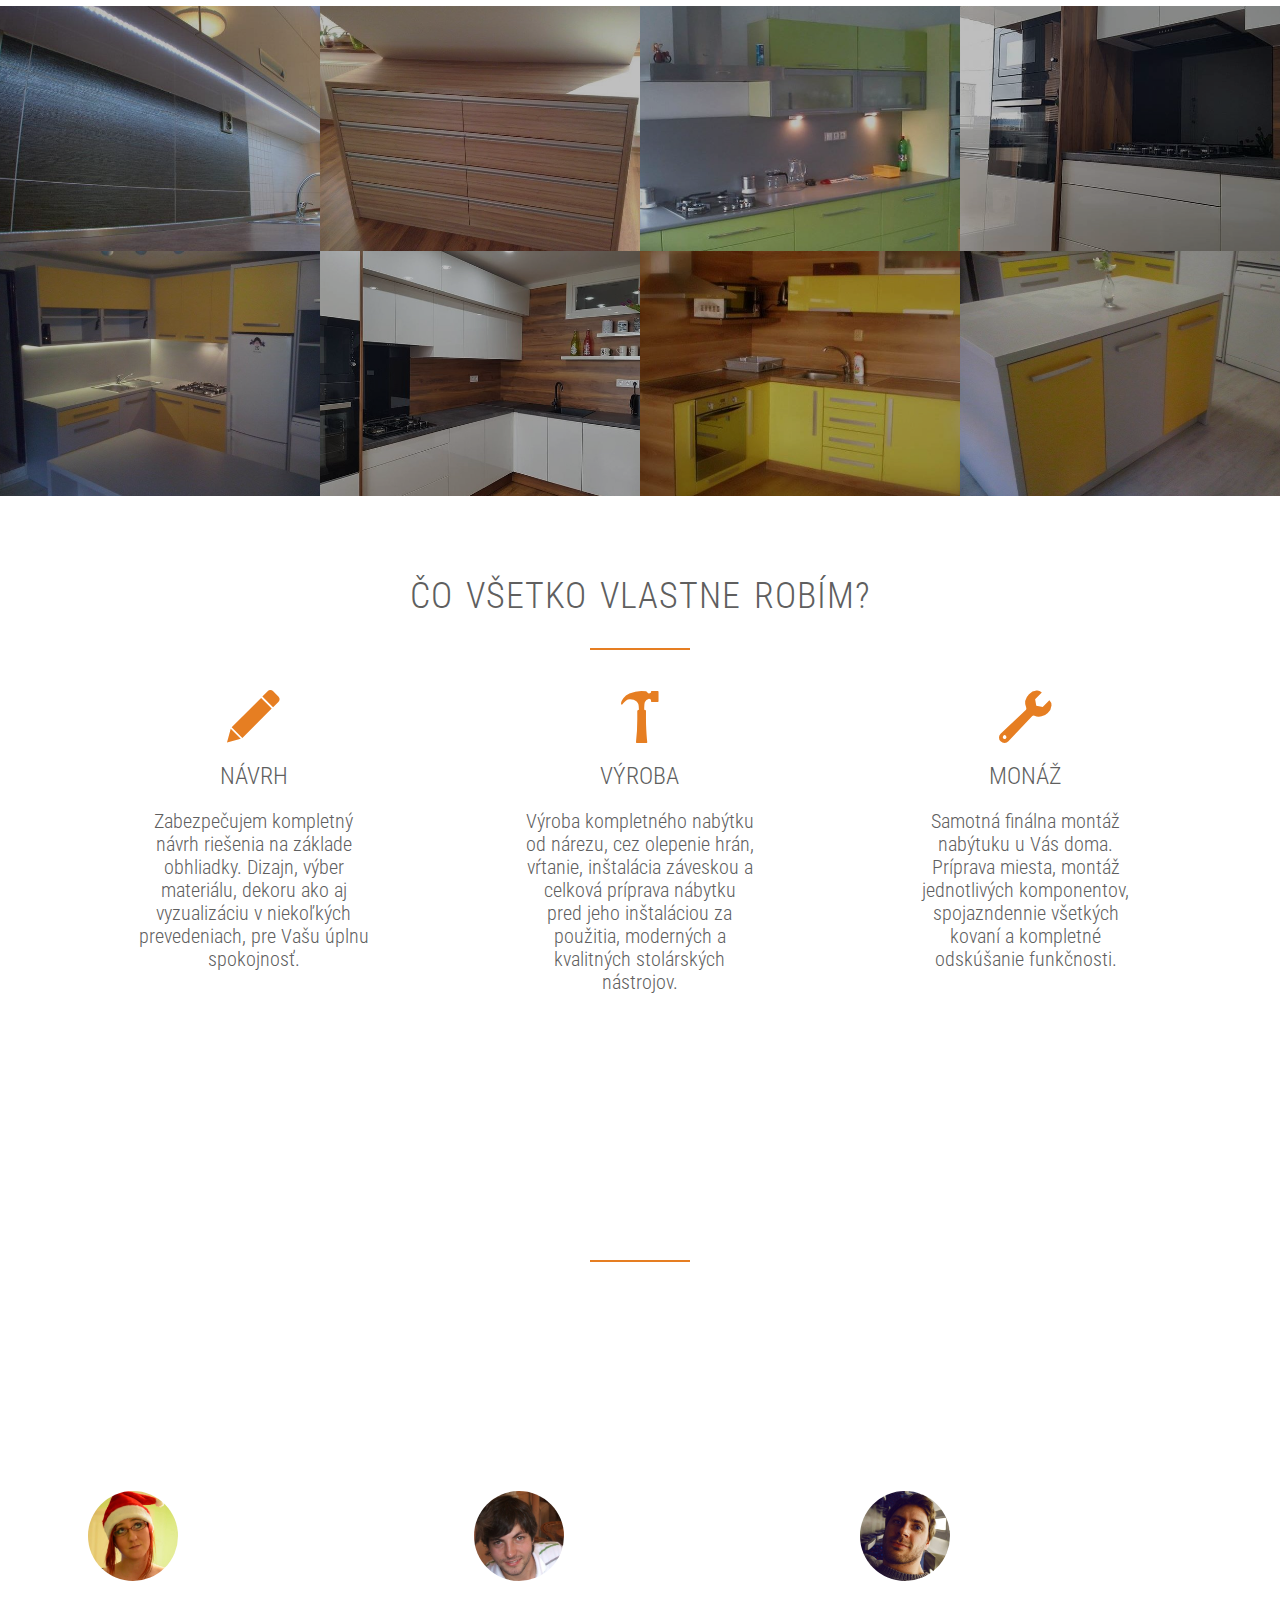
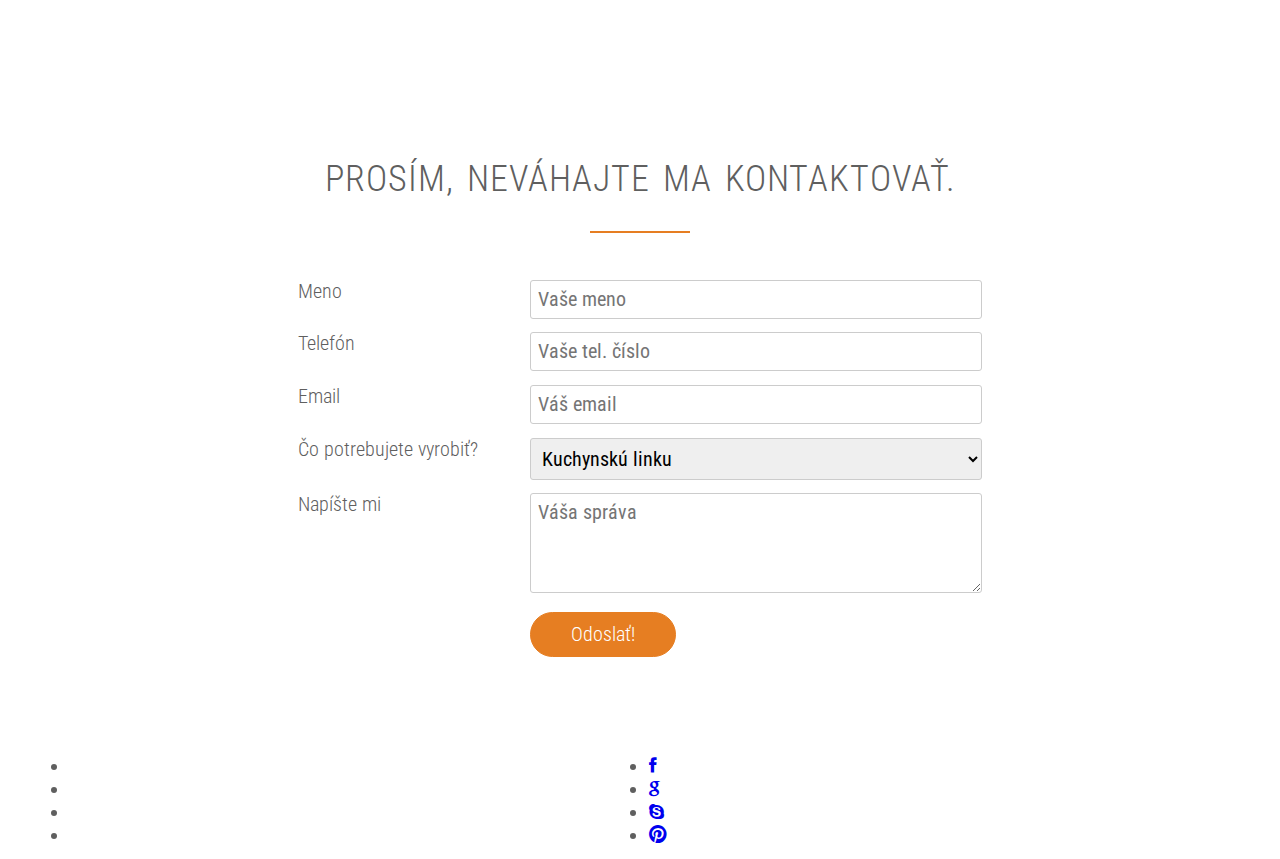
==== commit dacacfef: "Add files via upload" ====
--- a/Tomi_webpage/index.html
+++ b/Tomi_webpage/index.html
@@ -200,6 +200,26 @@
                 </form>
             </div>
         </section>
+        <footer>
+            <div class="row">
+                <div class="col span-1-of-2">
+                    <ul class="footer_nav">
+                        <li><a href="#"><i class="#"></i></a></li>
+                        <li><a href="#"><i class="#"></i></a></li>
+                        <li><a href="#"><i class="#"></i></a></li>
+                        <li><a href="#"><i class="#"></i></a></li>
+                    </ul>
+                </div>
+                <div class="col span-1-of-2">
+                    <ul div="social_net">
+                        <li><a href="#"><i class="ion-social-facebook"></i></a></li>
+                        <li><a href="#"><i class="ion-social-google"></i></a></li>
+                        <li><a href="#"><i class="ion-social-skype"></i></a></li>
+                        <li><a href="#"><i class="ion-social-pinterest"></i></a></li>
+                    </ul>
+                </div>
+            </div>
+        </footer>
         
     
     
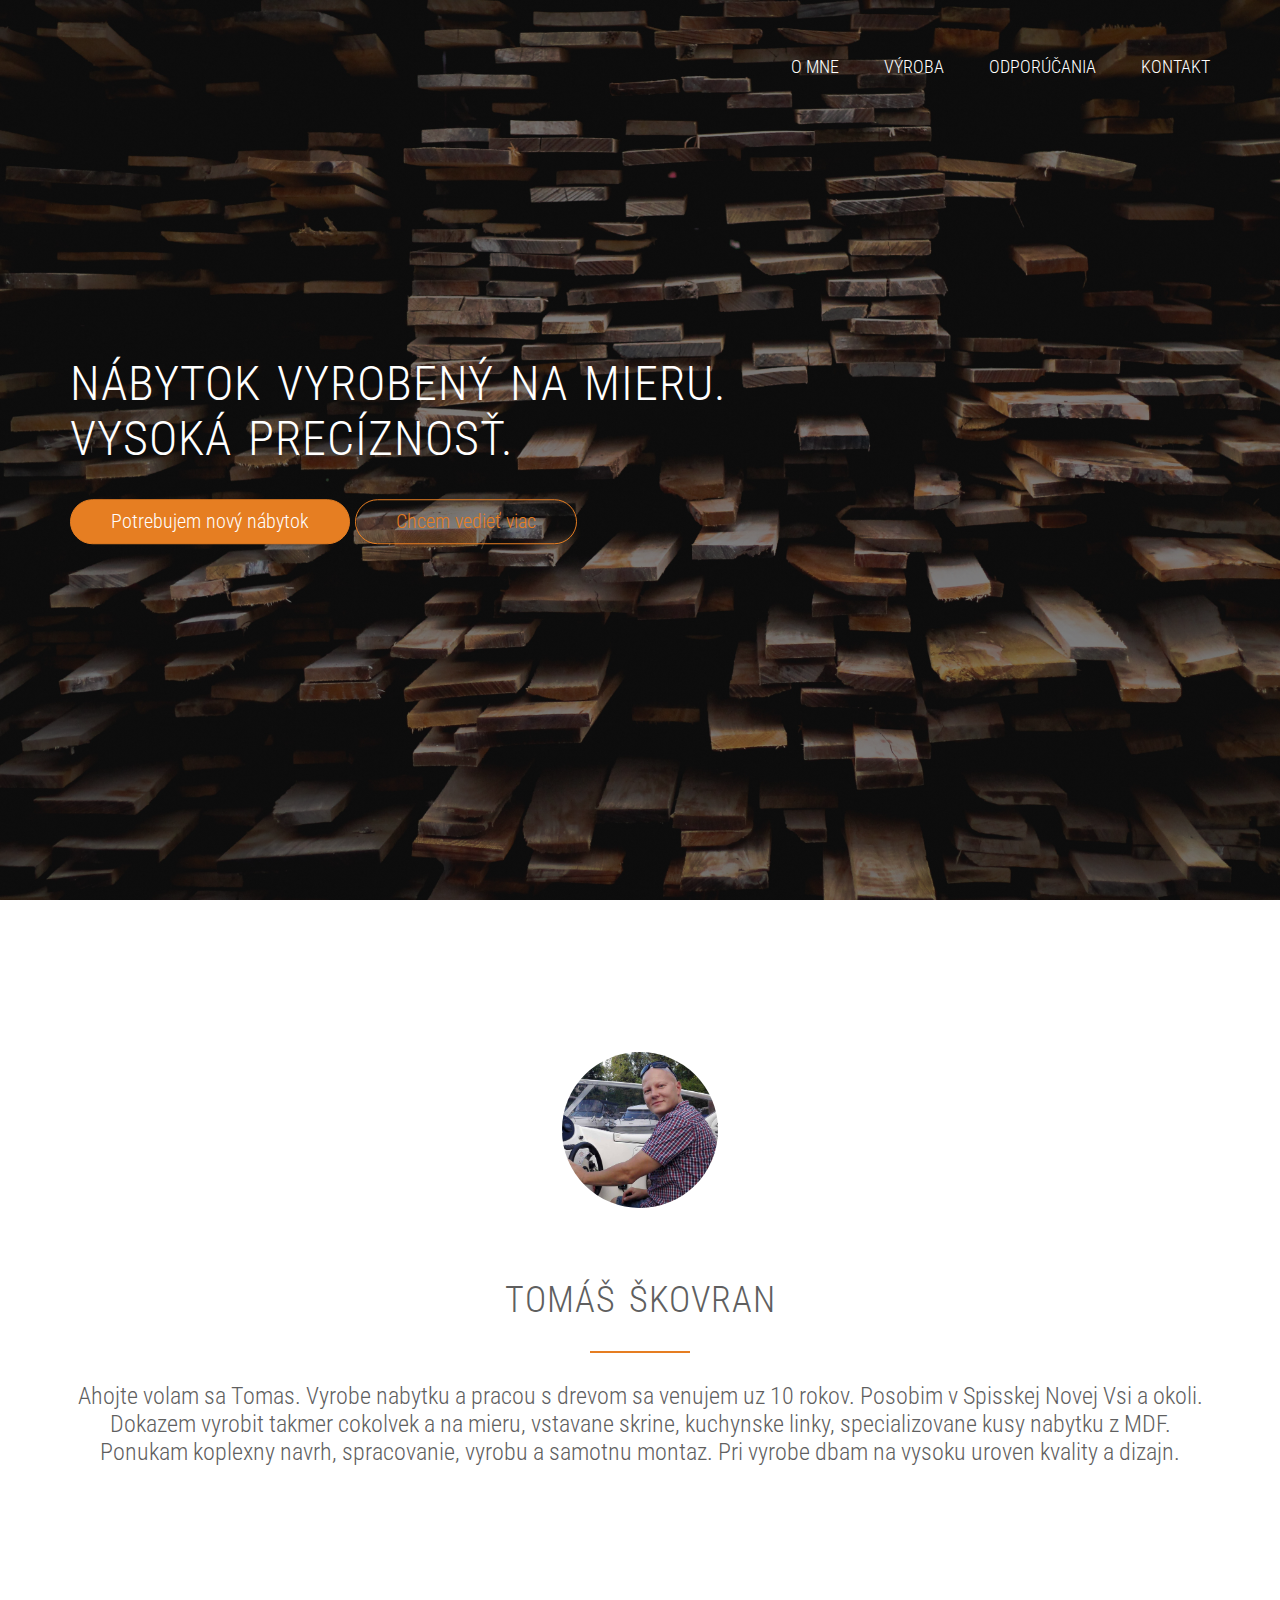
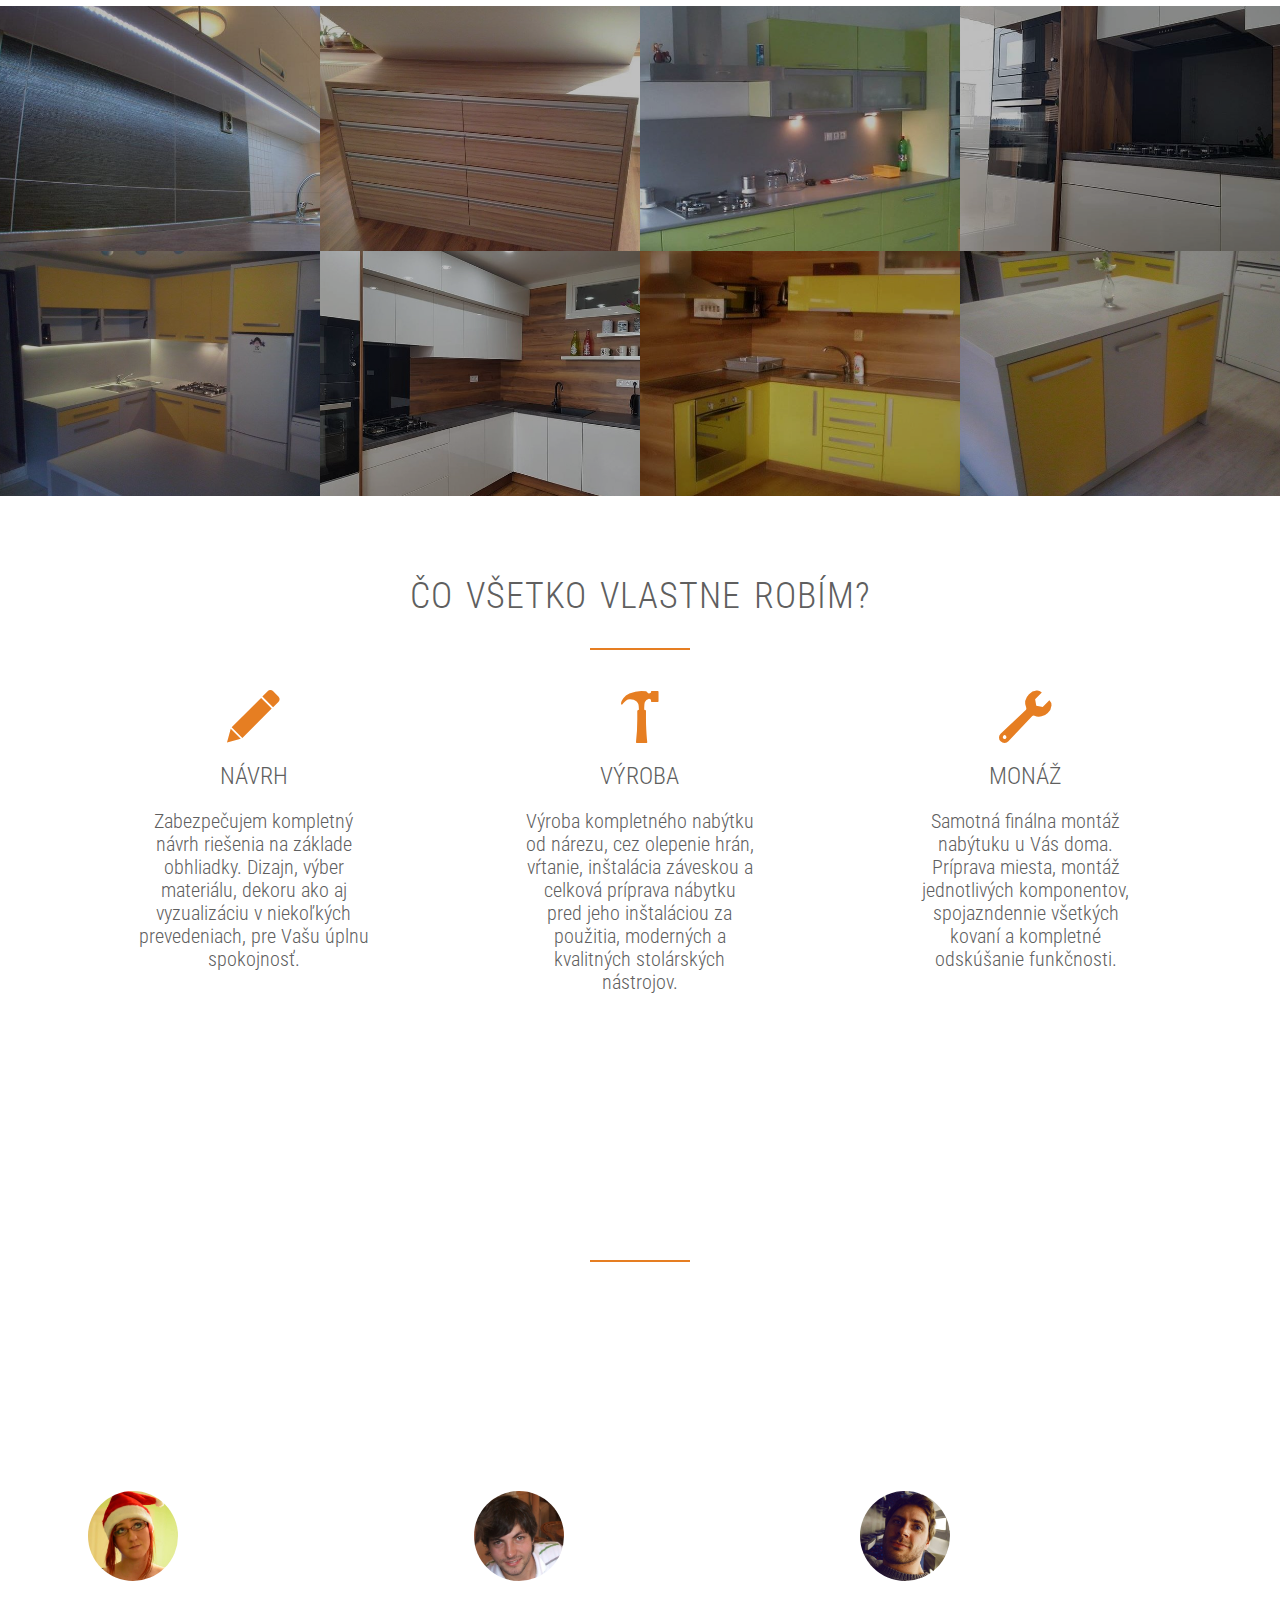
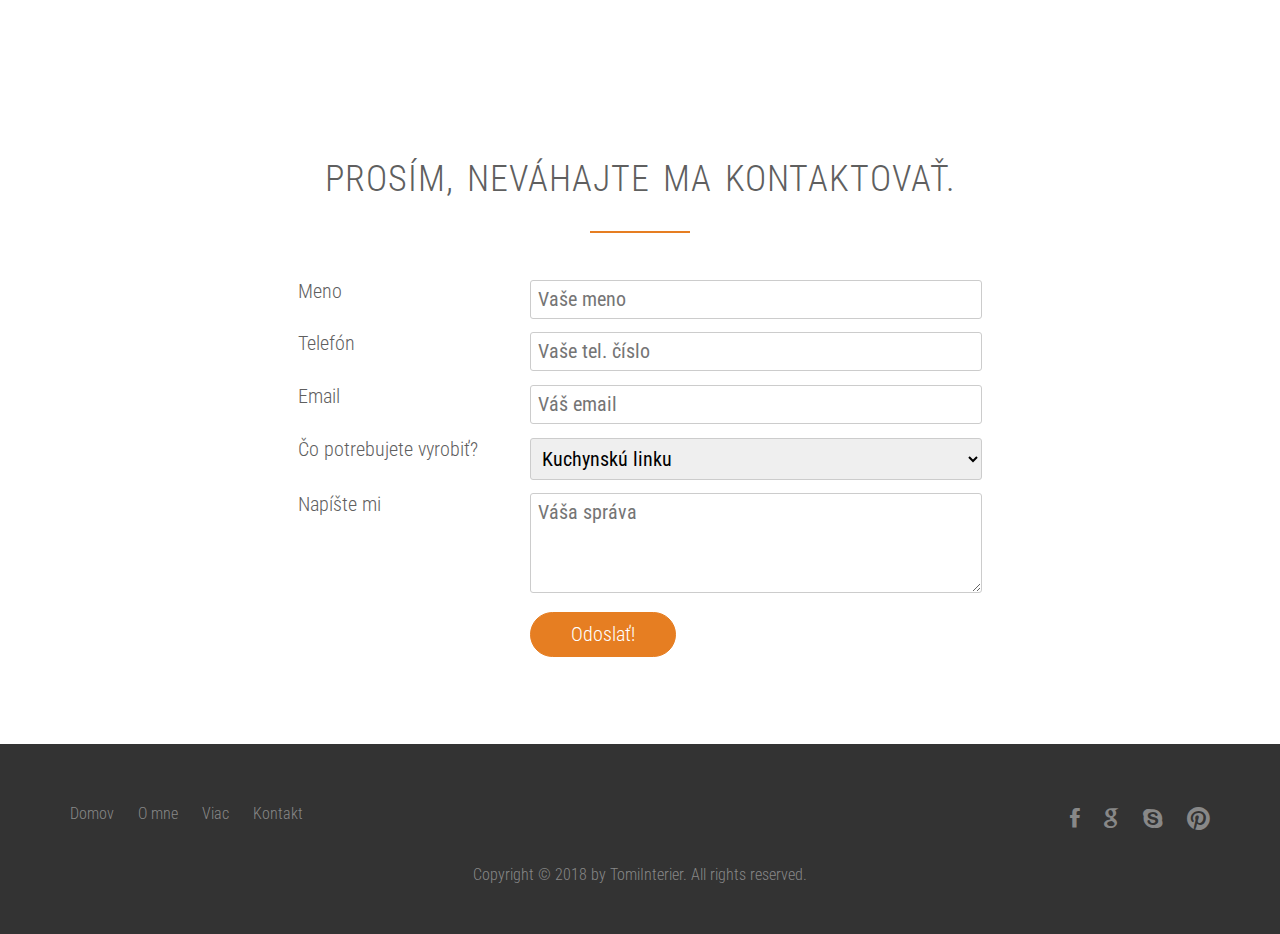
==== commit 5a4d5780: "Add files via upload" ====
--- a/Tomi_webpage/index.html
+++ b/Tomi_webpage/index.html
@@ -204,21 +204,26 @@
             <div class="row">
                 <div class="col span-1-of-2">
                     <ul class="footer_nav">
-                        <li><a href="#"><i class="#"></i></a></li>
-                        <li><a href="#"><i class="#"></i></a></li>
-                        <li><a href="#"><i class="#"></i></a></li>
-                        <li><a href="#"><i class="#"></i></a></li>
+                        <li><a href="#">Domov<i class="#"></i></a></li>
+                        <li><a href="#">O mne<i class="#"></i></a></li>
+                        <li><a href="#">Viac<i class="#"></i></a></li>
+                        <li><a href="#">Kontakt<i class="#"></i></a></li>
                     </ul>
                 </div>
                 <div class="col span-1-of-2">
-                    <ul div="social_net">
-                        <li><a href="#"><i class="ion-social-facebook"></i></a></li>
+                    <ul class="social_links">
+                        <li><a href="https://www.facebook.com/Tomi-interier-659260180876479/"><i class="ion-social-facebook"></i></a></li>
                         <li><a href="#"><i class="ion-social-google"></i></a></li>
                         <li><a href="#"><i class="ion-social-skype"></i></a></li>
                         <li><a href="#"><i class="ion-social-pinterest"></i></a></li>
                     </ul>
                 </div>
             </div>
+            <div class="row">
+                <p>
+                Copyright &copy; 2018 by TomiInterier. All rights reserved.
+                </p>
+            </div>
         </footer>
         
     
--- a/Tomi_webpage/resources/css/style.css
+++ b/Tomi_webpage/resources/css/style.css
@@ -330,4 +330,85 @@
 
 textarea {
     height: 100px;
+}
+
+/*----------------------------------------- */
+/* FOOTER*/
+/*------------------------------------------*/
+
+
+footer {
+    background-color: #333;
+    padding: 50px;
+    font-size: 80%;
+}
+
+.footer_nav {
+    float: left;
+    list-style: none;
+}
+
+.footer_nav li,
+.social_links li {
+    display: inline-block;
+    margin-right: 20px;
+}
+
+.social_links {
+    list-style: none;
+    float: right;
+}
+
+.footer_nav li:last-child,
+.social_links li:last-child {
+    margin-right: 0px;
+}
+
+.footer_nav li a:link,
+.footer_nav li a:visited,
+.social_links li a:link,
+.social_links li a:visited {
+    text-decoration: none;
+    border: 0;
+    color: #888;
+    transition: color 0.2s;
+}
+
+.footer_nav li a:hover,
+.footer_nav li a:active {
+    color: #ddd;
+}
+
+.social_links li a:link,
+.social_links li a:visited {
+    font-size: 160%;
+}
+
+.ion-social-facebook,
+.ion-social-google,
+.ion-social-skype,
+.ion-social-pinterest {
+    transition: color 0.2s;
+}
+
+.ion-social-facebook:hover {
+    color: #3b5998;
+}
+
+.ion-social-google:hover {
+    color: #dd4b39;
+}
+
+.ion-social-skype:hover {
+    color: #00aff0;
+}
+
+.ion-social-pinterest:hover {
+    color: #cb2027;
+}
+
+footer p {
+    color: #888;
+    text-align: center;
+    margin-top: 20px;
 }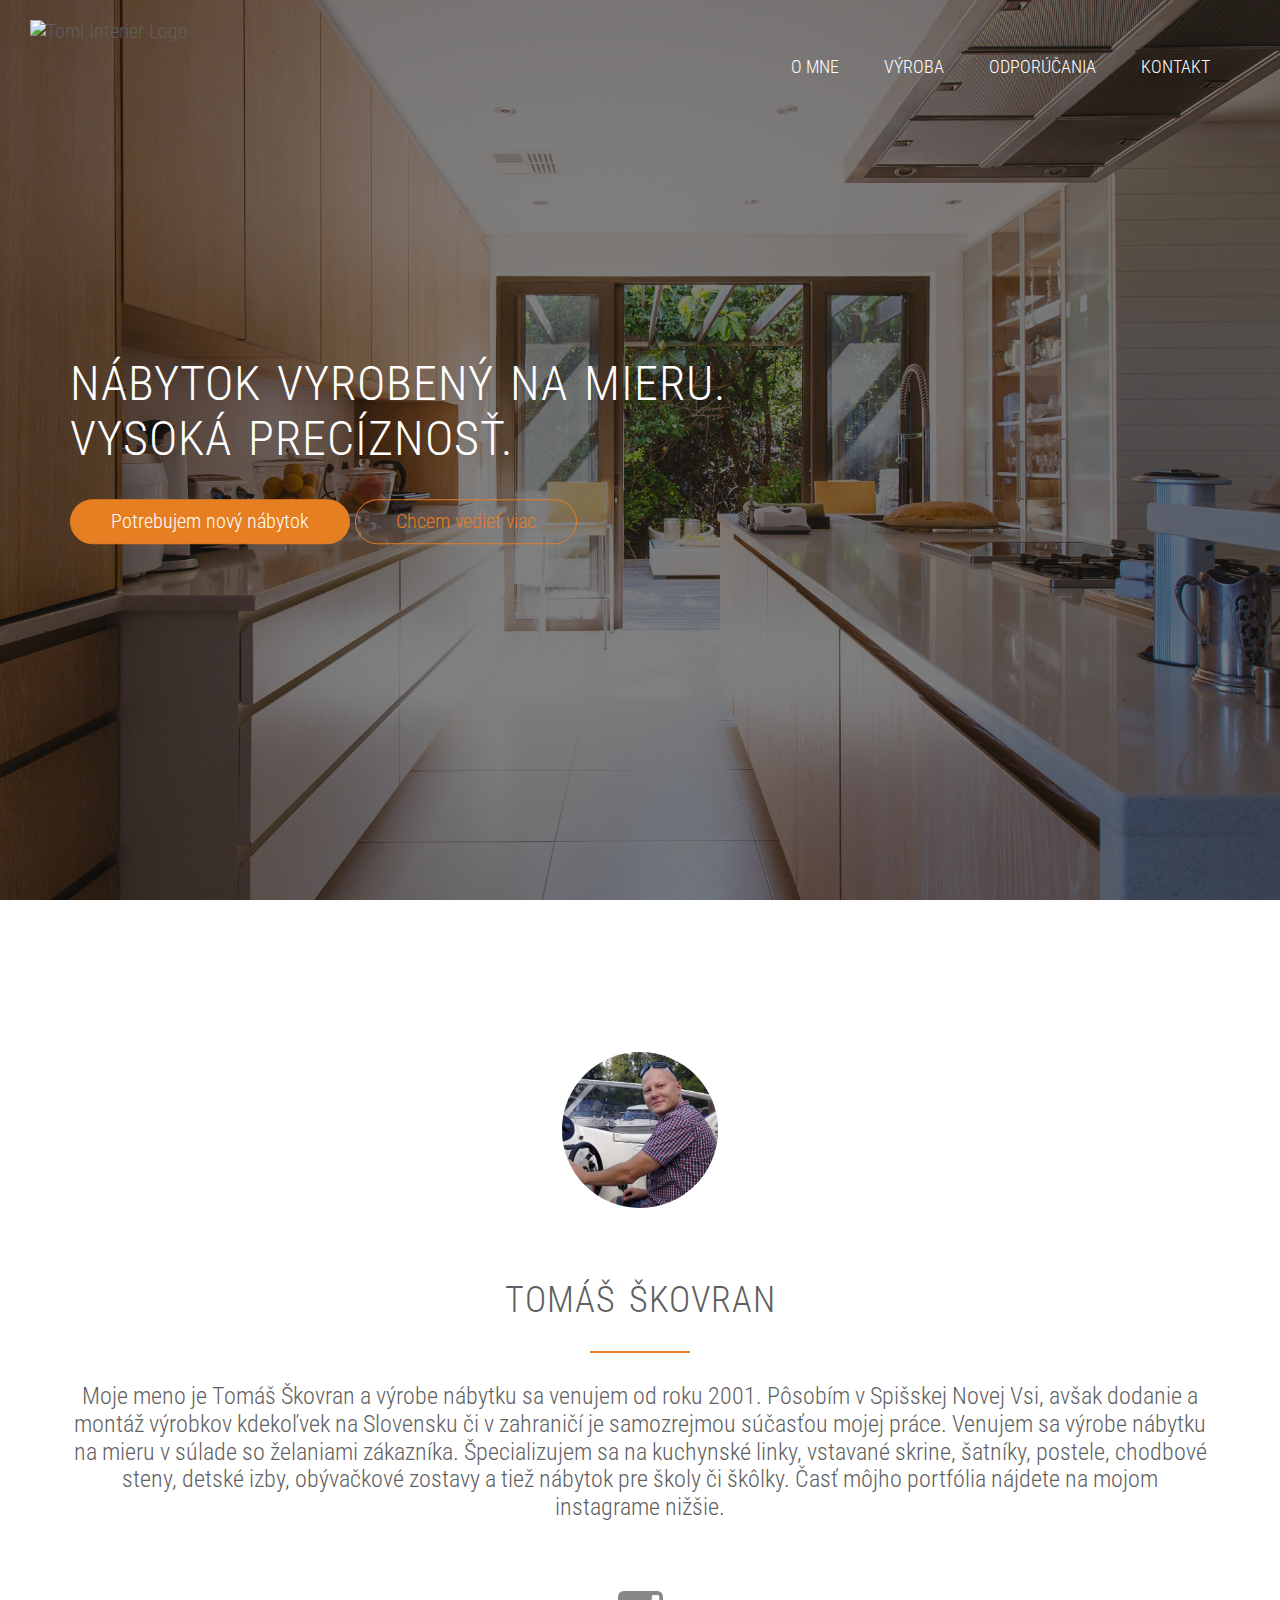
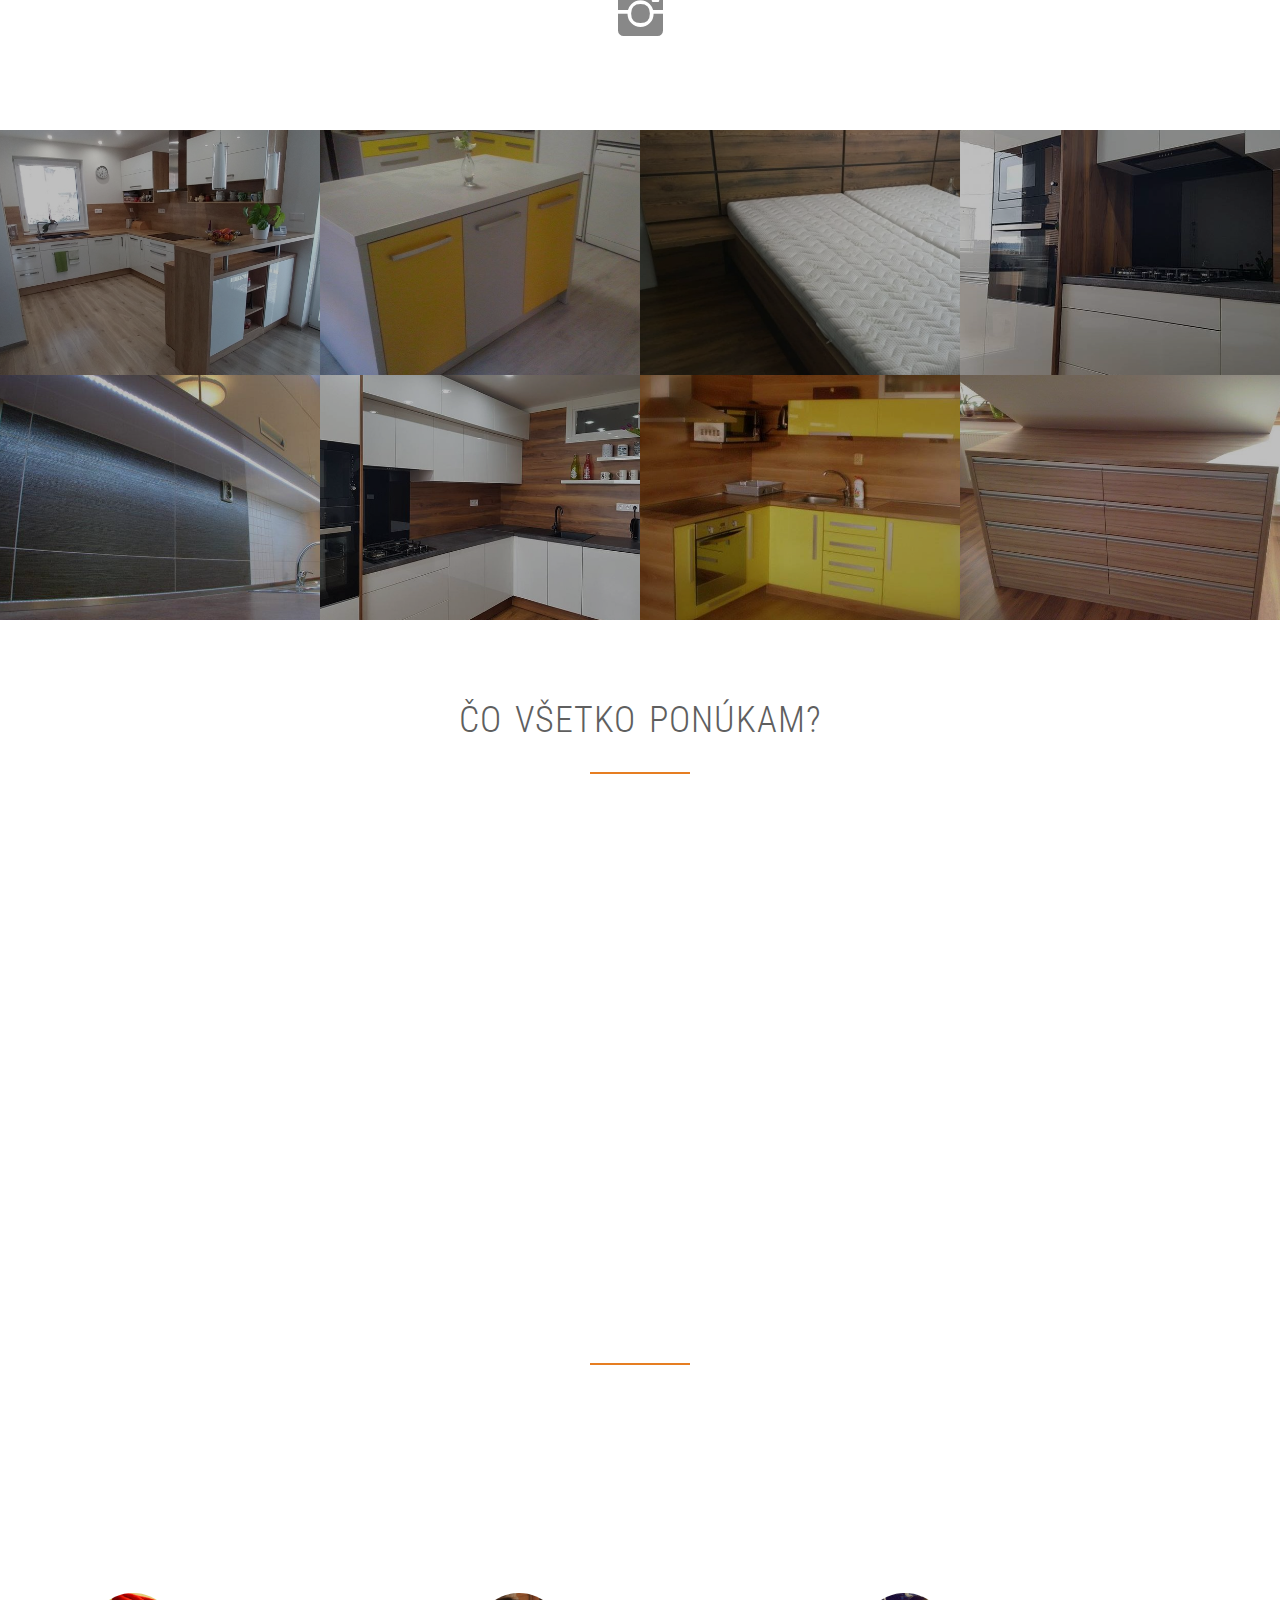
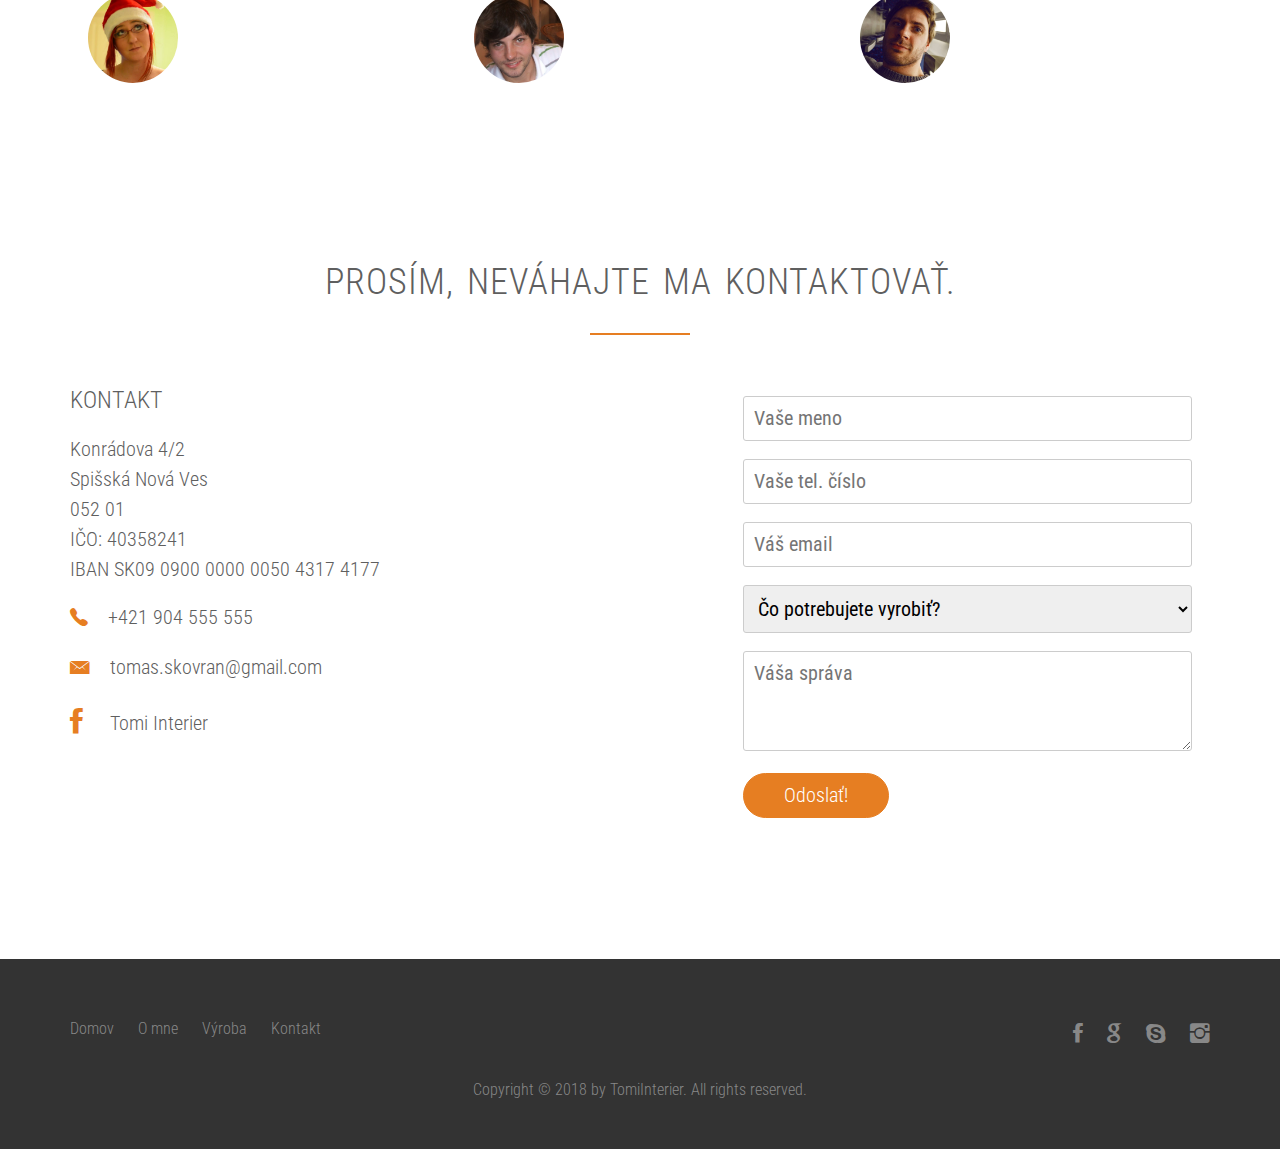
==== commit a00b2731: "Add files via upload" ====
--- a/Tomi_webpage/index.html
+++ b/Tomi_webpage/index.html
@@ -2,10 +2,16 @@
 <html lang="sk">
     <head>
         <meta charset="utf-8">
+        <meta name="viewport" content="width=device-width, initial-scale=1.0">
+        <meta name="description" content="Tomi Interier je spolocnost zaoberajuca sa vyrobou vysoko kvalitneho nabytku namieru.">
+ 
+        
         <link rel="stylesheet" type="text/css" href="vendors/css/normalize.css">
         <link rel="stylesheet" type="text/css" href="vendors/css/Grid.css">
         <link rel="stylesheet" type="text/css" href="vendors/css/ionicons.min.css">
+        <link rel="stylesheet" type="text/css" href="vendors/css/animate.css">
         <link rel="stylesheet" type="text/css" href="resources/css/style.css">
+        <link rel="stylesheet" type="text/css" href="resources/css/queries.css">
         <link href="https://fonts.googleapis.com/css?family=Roboto+Condensed:300,400" rel="stylesheet">
     
         <title>Tomi_webpage</title>
@@ -13,31 +19,37 @@
     </head>
    
     <body>
-        <header>
+        <header id="header">
             <nav>
                 <div class="row">
-                    <ul class="main_nav">
-                        <li><a href="#">o mne</a></li>
-                        <li><a href="#">výroba</a></li>
-                        <li><a href="#">odporúčania</a></li>
-                        <li><a href="#">kontakt</a></li>
+                    <img src="resources/img/logo_white.png" alt="Tomi Interier Logo" class="logo">
+                    <img src="resources/img/logo.png" alt="Tomi Interier Logo Black" class="logo-black">
+                    <ul class="main_nav js--main_nav">
+                        <li><a href="#about_me">o mne</a></li>
+                        <li><a href="#production">výroba</a></li>
+                        <li><a href="#recommendation">odporúčania</a></li>
+                        <li><a href="#contact">kontakt</a></li>
                     </ul>
+                    <a class="mobil_nav_icon js--nav--icon"><i class="ion-navicon-round"></i></a>
                 </div>
             </nav>
             <div class="main_text">
             <h1>Nábytok vyrobený na mieru.<br>Vysoká precíznosť.</h1>
-            <a class="btn btn_full" href="#">Potrebujem nový nábytok</a>
-            <a class="btn btn_ghost" href="#">Chcem vedieť viac</a>
+            <a class="btn btn_full js--scroll_to_form" href="#">Potrebujem nový nábytok</a>
+            <a class="btn btn_ghost js--scroll_to_production" href="#">Chcem vedieť viac</a>
             </div>
         </header>
         
-        <section class="section_about_me">
+        <section class="section_about_me js--section_about_me" id="about_me">
             <div class="row">
                 <div class="tomas_foto">
                     <img src="resources/img/tomas_skovran.jpg" alt="Tomas Skovran">
                 </div>
                 <h2>Tomáš Škovran</h2>
-                <p class="full_info">Ahojte volam sa Tomas. Vyrobe nabytku a pracou s drevom sa venujem uz 10 rokov. Posobim v Spisskej Novej Vsi a okoli. Dokazem vyrobit takmer cokolvek a na mieru, vstavane skrine, kuchynske linky, specializovane kusy nabytku z MDF. Ponukam koplexny navrh, spracovanie, vyrobu a samotnu montaz. Pri vyrobe dbam na vysoku uroven kvality a dizajn.</p>      
+                <p class="full_info">Moje meno je Tomáš Škovran a výrobe nábytku sa venujem od roku 2001. Pôsobím v Spišskej Novej Vsi, avšak dodanie a montáž výrobkov kdekoľvek na Slovensku či v zahraničí je samozrejmou súčasťou mojej práce. Venujem sa výrobe nábytku na mieru v súlade so želaniami zákazníka. Špecializujem sa na kuchynské linky, vstavané skrine, šatníky, postele, chodbové steny, detské izby, obývačkové zostavy a tiež nábytok pre školy či škôlky. Časť môjho portfólia nájdete na mojom instagrame nižšie.</p>
+            </div>
+            <div class="instagram">
+                <a href="https://www.instagram.com/tomi_interier/" target="_blank"><i class="ion-social-instagram"></i></a>
             </div>
         </section>
         
@@ -88,134 +100,137 @@
             </ul>
         </section>
         
-        <section class="section_production">
-            <div class="row">
-                <h2>čo všetko vlastne robím?</h2>
-            </div>
-            <div class="row">
-                <div class="col span-1-of-3 box">
+        <section class="section_production js--section_production" id="production">
+            <div class="row">
+                <h2>Čo všetko ponúkam?</h2>
+            </div>
+            <div class="row js--wp-1">
+                <div class="col span-1-of-4 box">
                     <i class="ion-edit icon_big"></i>
                     <h3>Návrh</h3>
-                    <p>Zabezpečujem kompletný návrh riešenia na základe obhliadky. Dizajn, výber materiálu, dekoru ako aj vyzualizáciu v niekoľkých prevedeniach, pre Vašu úplnu spokojnosť.</p>
-                </div>
-                <div class="col span-1-of-3 box">
+                    <p>Zabezpečujem kompletný návrh riešenia na základe obhliadky. Dizajn, výber materiálu, dekoru ako aj 3D vyzualizáciu v niekoľkých prevedeniach, pre Vašu absolútnu spokojnosť.</p>
+                </div>
+                <div class="col span-1-of-4 box">
+                    <i class="ion-clock icon_big"></i>
+                    <h3>Príprava</h3>
+                    <p>Po schválení 3D návrhu prevažne pri kuchynských linkách zakreslím už na mieste, ako viesť inštalácie ako sú voda, odpad, elektrické zástrčky pre vstavané spotrebiče a tiež led osvetlenie.</p>
+                </div>
+                <div class="col span-1-of-4 box">
                     <i class="ion-hammer icon_big"></i>
                     <h3>Výroba</h3>
-                    <p>Výroba kompletného nabýtku od nárezu, cez olepenie hrán, vŕtanie, inštalácia záveskou a celková príprava nábytku pred jeho inštaláciou za použitia, moderných a kvalitných stolárských nástrojov.</p>
-                </div>
-                <div class="col span-1-of-3 box">
+                    <p>Používam len kvalitné materiály od rakúskej firmy Egger. Všetky kovania sú dodávané s doživotnou zárukou od firmy Blum (Rakúsko). Štandardne používam 2mm ABS hrany aj na korpusy skriniek, zásuviek či vnútro vstavanej skrine, čo garantuje dlhú životnosť výrobku.</p>
+                </div>
+                <div class="col span-1-of-4 box">
                     <i class="ion-wrench icon_big"></i>
-                    <h3>Monáž</h3>
-                    <p>Samotná finálna montáž nabýtuku u Vás doma. Príprava miesta, montáž jednotlivých komponentov, spojazndennie všetkých kovaní a kompletné odskúšanie funkčnosti.</p>
-                </div>
-            </div>
-        </section>
-        
-        <section class="section_testimonials">
-            <div class="row">
-                <h2>Nie je nič lepšie, než spokojný zákaznik.</h2>
+                    <h3>Montáž</h3>
+                    <p>Samozrejmosťou je finálna montáž priamo na mieste, ktorá je v cene každej zákazky. Doprava a vynosenie jednotlivých častí nábytku, odskúšanie funkčnosti a nastavenie všetkých kovaní pri samotnej montáži.</p>
+                </div>
+            </div>
+        </section>
+        
+        <section class="section_testimonials" id="recommendation">
+            <div class="row">
+                <h2>Nie je nič lepšie, než spokojný zákazník.</h2>
             </div>
             <div class="row">
                 <div class="col span-1-of-3">
                     <blockquote>
-                        U Tomáša som si nechala vyrobiť kuchynsku linku na mieru. Predčil všetky očakávania. Výborná komunikácia, prístup ako aj rýchlosť výroby a montáže. Určite to nebola posledná vec, ktoru sme si dali vyrobiť.
+                        U Tomáša som si nechala vyrobiť kuchynskú linku na mieru. Predčil všetky očakávania. Výborná komunikácia, prístup ako aj rýchlosť výroby a montáže. Určite to nebola posledná vec, ktoru sme si dali vyrobiť.
                         <cite><img src="resources/img/marcela_jurcakova.png" alt="marcela jurcakova photo">Marcela Jurčáková</cite>
                     </blockquote>
                 </div>
                     <div class="col span-1-of-3">
                         <blockquote>
-                        Tomáš nam vyrábal všetky vstavané skrine v byte. Nikdy by som nezvolil iného stolára. Jeho profesionálny prístup a precíznosť s akou pristupuje k práci by mala isť príkladom každému výrobcovi nábytku.
+                        Tomáš nám vyrábal všetky vstavané skrine v byte. Nikdy by som nezvolil iného stolára. Jeho profesionálny prístup a precíznosť s akou pristupuje k práci by mali ísť príkladom každému výrobcovi nábytku.
                             <cite><img src="resources/img/patrik_grecko.png" alt="patrik grecko photo">Patrik Grečko</cite>
                         </blockquote>
                     </div>
                     <div class="col span-1-of-3">
                         <blockquote>
-                        U Tomáša som si nechal vyrobiť kuchynskú linku. S pracou som bol spokojny od úplného začiatku až po záverečnú montáž u nás doma. Môžem povedať, že som bol so všetkým maximálne spojnokoý.
+                        U Tomáša som si nechal vyrobiť kuchynskú linku. S prácou som bol spokojny od úplného začiatku až po záverečnú montáž u nás doma. Odporúčam každému, kto ocení stolársky kumšt a prepracovanosť detailov.
                             <cite><img src="resources/img/vladimir_mulik.png" alt="vladimir mulik photo">Vladimír Mulík</cite>
                         </blockquote>
                     </div>
             </div>
         </section>
         
-        <section class="section_form">
+        <section class="section_form js--section_form" id="contact">
             <div class="row">
                 <h2>Prosím, neváhajte ma kontaktovať.</h2>
             </div>
             <div class="row">
-                <form method="post" action="#" class="contact_form">
-                    <div class="row">
-                        <div class="col span-1-of-3">
-                            <label>Meno</label>
-                        </div>
-                        <div class="col span-2-of-3">
-                            <input type="text" name="name" id="name" placeholder="Vaše meno" required>
+                    <div class="col span-1-of-2">
+                        <div class="contact_information">
+                            <h3>Kontakt</h3>
+                            <div class="address">
+                                <p>Konrádova 4/2<br>Spišská Nová Ves<br>052 01<br>IČO: 40358241<br>IBAN SK09 0900 0000 0050 4317 4177</p>
+                            </div>
+                            <div class="phone_number">
+                                <i class="ion-ios-telephone icon_small"></i>
+                                +421 904 555 555
+                            </div>
+                        
+                            <div class="email_address">
+                                <i class="ion-ios-email icon_small"></i>
+                                tomas.skovran@gmail.com
+                            </div>
+                            <div class="facebook_icon icon_small">
+                                <i class="ion-social-facebook icon_small"></i>
+                                <a href="https://www.facebook.com/Tomi-interier-659260180876479/" target="_blank" class="facebook_link"> Tomi Interier </a>
+                            </div>
                         </div>
                     </div>
-                    <div class="row">
-                        <div class="col span-1-of-3">
-                            <label>Telefón</label>
-                        </div>
-                        <div class="col span-2-of-3">
-                            <input type="number" name="telefon" id="telefon" placeholder="Vaše tel. číslo">
-                        </div>
-                    </div>
-                    <div class="row">
-                        <div class="col span-1-of-3">
-                            <label>Email</label>
-                        </div>
-                        <div class="col span-2-of-3">
-                            <input type="email" name="email" id="email" placeholder="Váš email" required>
-                        </div>
-                    </div>
-                        <div class="row">
-                            <div class="col span-1-of-3">
-                                <label>Čo potrebujete vyrobiť?</label>
-                            </div>
-                            <div class="col span-2-of-3">
-                                <select name="vyroba" id="vyroba" required>
-                                    <option value="Kuchynska_linka">Kuchynskú linku</option>
-                                    <option value="Vstavana_skrina">Vstavanú Skrinu</option>
-                                    <option value="Kupelna">Nábytok do kúpeľne</option>
-                                    <option value="Komoda">Komodu</option>
-                                    <option value="Ine">Iné</option>
-                                </select>
-                            </div>
-                        </div>
-                        <div class="row">
-                            <div class="col span-1-of-3">
-                                <label>Napíšte mi</label>
-                            </div>
-                            <div class="col span-2-of-3">
-                                <textarea name="sprava" placeholder="Váša správa"></textarea>
-                            </div>
-                        </div>
-                        <div class="row">
-                            <div class="col span-1-of-3">
-                                <label>&nbsp;</label>
-                            </div>
-                        <div class="col span-2-of-3">
-                            <input type="submit" value="Odoslať!">
-                        </div>
-                    </div>
-                </form>
-            </div>
-        </section>
+                <div class="row">
+                    <div class="col span-1-of-2">
+                        <form method="post" action="#" class="contact_form">
+                            <div class="row row_form">
+                                <input type="text" name="name" id="name" placeholder="Vaše meno" required>  
+                            </div>
+                            <div class="row row_form">
+                                <input type="number" name="telefon" id="telefon" placeholder="Vaše tel. číslo">  
+                            </div>
+                            <div class="row row_form">
+                                <input type="email" name="email" id="email" placeholder="Váš email" required> 
+                            </div>
+                                <div class="row row_form">
+                                    <select name="vyroba" id="vyroba" required>
+                                        <option value="" default selected>Čo potrebujete vyrobiť?</option>
+                                        <option value="Kuchynska_linka">Kuchynskú linku</option>
+                                        <option value="Vstavana_skrina">Vstavanú skrinu</option>
+                                        <option value="Kupelna">Nábytok do kúpeľne</option>
+                                        <option value="Komoda">Komodu</option>
+                                        <option value="Poste">Posteľ</option>
+                                        <option value="Ine">Iné</option>
+                                    </select>
+                                </div>
+                                <div class="row row_form">
+                                    <textarea name="sprava" placeholder="Váša správa"></textarea>
+                                </div>
+                            <div class="row row_form">
+                                <input type="submit" value="Odoslať!">
+                            </div>
+                        </form>
+                     </div>
+                </div>
+            </div>
+        </section>
+        
         <footer>
             <div class="row">
                 <div class="col span-1-of-2">
                     <ul class="footer_nav">
-                        <li><a href="#">Domov<i class="#"></i></a></li>
-                        <li><a href="#">O mne<i class="#"></i></a></li>
-                        <li><a href="#">Viac<i class="#"></i></a></li>
-                        <li><a href="#">Kontakt<i class="#"></i></a></li>
+                        <li><a href="#header">Domov</a></li>
+                        <li><a href="#about_me">O mne</a></li>
+                        <li><a href="#production">Výroba</a></li>
+                        <li><a href="#contact">Kontakt</a></li>
                     </ul>
                 </div>
                 <div class="col span-1-of-2">
                     <ul class="social_links">
-                        <li><a href="https://www.facebook.com/Tomi-interier-659260180876479/"><i class="ion-social-facebook"></i></a></li>
-                        <li><a href="#"><i class="ion-social-google"></i></a></li>
+                        <li><a href="https://www.facebook.com/Tomi-interier-659260180876479/" target="_blank"><i class="ion-social-facebook"></i></a></li>
+                        <li><a href="mailto:tomas.skovran@gmail.com" target="_top"><i class="ion-social-google"></i></a></li>
                         <li><a href="#"><i class="ion-social-skype"></i></a></li>
-                        <li><a href="#"><i class="ion-social-pinterest"></i></a></li>
+                        <li><a href="https://www.instagram.com/tomi_interier/" target="_blank"><i class="ion-social-instagram"></i></a></li>
                     </ul>
                 </div>
             </div>
@@ -228,6 +243,12 @@
         
     
     
+    <script src="https://ajax.googleapis.com/ajax/libs/jquery/1.12.4/jquery.min.js"></script>
+    <script src="vendors/js/jquery.waypoints.min.js"></script>
+    <script src="resources/js/script.js"></script>
+    
     </body>
+    
+    
 
 </html>
--- a/Tomi_webpage/resources/css/style.css
+++ b/Tomi_webpage/resources/css/style.css
@@ -45,7 +45,7 @@
     color: #fff;
     font-weight: 300;
     margin-top: 0;
-    margin-bottom; 20px;
+    margin-bottom 20px;
     font-size: 240%;
     word-spacing: 4px;
     letter-spacing: 1px;
@@ -88,12 +88,22 @@
     margin-bottom: 10px;
 }
 
+.icon_small {
+    font-size: 130%;
+    color: #e67e22;
+    display: inline-block;
+    margin-right: 15px;
+    vertical-align: middle;
+    
+}
+
+
 /*----------------------------------------- */
 /* HEADER */
 /*------------------------------------------*/
 
 header {
-    background-image: linear-gradient(rgba(0, 0, 0, 0.5), rgba(0, 0, 0, 0.5)), url(img/wood.jpg);
+    background-image: linear-gradient(rgba(0, 0, 0, 0.5), rgba(0, 0, 0, 0.5)), url(img/wood-4.jpg);
     background-size: cover;
     background-position: center;
     height: 100vh;
@@ -108,6 +118,22 @@
     transform: translate(-50%, -50%)
 }
 
+.logo {
+    height: 120px;
+    width: auto;
+    float: left;
+    margin-top: 20px;
+    margin-left: -40px;
+}
+
+.logo-black {
+    display: none;
+    height: 60px;
+    width: auto;
+    float: left;
+    margin: px 0px;
+}
+
 /* Main Nav */
 
 .main_nav {
@@ -137,6 +163,45 @@
     border-bottom: 2px solid #e67e22;
 }
 
+/* Mobil nav */
+
+.mobil_nav_icon {
+    float: right;
+    margin-top: 30px;
+    cursor: pointer;
+    display: none;
+}
+
+.mobil_nav_icon i {
+    font-size: 200%;
+    color: #fff;
+}
+
+/* Sticky Nav */
+
+.sticky {
+    position: fixed;
+    top: 0;
+    left: 0;
+    width: 100%;
+    background-color: rgba(255, 255, 255, 0.98);
+    box-shadow: 0 2px 2px #efefef;
+    z-index: 9999;
+}
+
+
+.sticky .main_nav {
+    margin: 18px 0;
+}
+
+.sticky .main_nav li a:link,
+.sticky .main_nav li a:visited {
+    padding: 17px 0;
+    color: #555;
+}
+
+.sticky .logo { display: none;}
+.sticky .logo-black { display: block;}
 
 /* Buttons */
 
@@ -185,6 +250,8 @@
     color: #fff;
 }
 
+
+
 .tomas_foto img {
     height: 180px;
     border-radius: 50%;
@@ -204,6 +271,26 @@
     margin: 30px 0;
     margin-bottom: 60px;
     font-size: 120%;
+}
+
+.instagram {
+    text-align: center;
+    font-size: 300%;   
+}
+
+.ion-social-instagram {
+    color:#888; 
+}
+
+.ion-social-instagram:link,
+.ion-social-instagram:visited {
+    color:#888; 
+}
+
+
+.ion-social-instagram:hover,
+.ion-social-instagram:active {
+    color: #e67e22;
 }
 
 /*----------------------------------------- */
@@ -251,7 +338,7 @@
 /*------------------------------------------*/
 
 .section_testimonials {
-    background-image: linear-gradient(rgba(0, 0, 0, 0.5), rgba(0, 0, 0, 0.5)), url(img/workbanch.jpg);
+    background-image: linear-gradient(rgba(0, 0, 0, 0.5), rgba(0, 0, 0, 0.5)), url(img/kitchen-2.jpg);
     background-size: cover;
     background-position: center;
     background-attachment: fixed;
@@ -299,12 +386,12 @@
 
 
 .box {
-    padding: 2% 6%;
+    padding: 2% 0%;
     text-align: center;
 }
 
-. box p {
-    font-size: 90%;
+.box p {
+    font-size: 80%;
     line-height: 145%;
 }
 
@@ -312,9 +399,53 @@
 /* FORM */
 /*------------------------------------------*/
 
+
+.row_form {
+    padding: 2% 0;
+}
+
+.contact_information {
+    display: inline-block;
+    margin: 40px auto;   
+}
+
+.contact_information .ion-social-facebook {
+    color: #e67e22;
+}
+
+.contact_information .ion-social-facebook:hover {
+    color: #e67e22;
+}
+
+.address {
+    margin-top: 10px;
+    line-height: 150%;
+}
+
+.phone_number {
+    display: inline-block;
+    margin-top: 20px;
+    margin-bottom: 20px;
+}
+
+
+.facebook_icon {
+    margin-top: 20px;
+    transition: none;
+}
+
+.facebook_link {
+    text-decoration: none;
+    color: #5f5f5f;
+    font-size: 75%;
+    margin-left: 6px;
+}
+
 .contact_form {
-    width: 60%;
-    margin: 40px auto 0px auto;
+    display: inline-block;
+    float: right;
+    width: 80%;
+    margin: 40px auto 40px auto;
 }
 
 input[type=text],
@@ -323,7 +454,7 @@
 select,
 textarea {
     width: 100%;
-    padding: 7px;
+    padding: 10px;
     border-radius: 3px;
     border: 1px solid #ccc;
 }
@@ -331,6 +462,12 @@
 textarea {
     height: 100px;
 }
+
+option[default] {
+    display: none;
+}
+
+
 
 /*----------------------------------------- */
 /* FOOTER*/
@@ -387,7 +524,7 @@
 .ion-social-facebook,
 .ion-social-google,
 .ion-social-skype,
-.ion-social-pinterest {
+.ion-social-instagram {
     transition: color 0.2s;
 }
 
@@ -403,12 +540,22 @@
     color: #00aff0;
 }
 
-.ion-social-pinterest:hover {
-    color: #cb2027;
+.ion-social-instagram:hover {
+    color: #bc2a8d;
 }
 
 footer p {
     color: #888;
     text-align: center;
     margin-top: 20px;
+}
+
+/* Animations */
+
+.js--wp-1 {
+    opacity: 0;
+}
+
+.js--wp-1.animated {
+    opacity: 1;
 }--- a/Tomi_webpage/resources/css/queries.css
+++ b/Tomi_webpage/resources/css/queries.css
@@ -0,0 +1,97 @@
+
+
+/* Big tablets to 1200px: from 481px - 767px */
+@media only screen and (max-width:1200px) {
+    .main_text {
+    width: 100%;
+    padding: 0 2%;
+    
+    }
+    
+    .row { padding: 0 2%; }
+    .row_form { padding: 2% 0;}
+
+}
+
+
+
+/* Small tablets to big tablets: from 768px - 1023px */
+@media only screen and (max-width:1023px) {
+    body { font-size: 18px; }
+    section { padding: 60px 0; }
+    .contact_form {width: 80%; }
+    .row_form { padding: 2% 0;}
+}
+
+
+
+/* Small phones to small tablets: from 481px - 767px */
+@media only screen and (max-width:767px) {
+    body { font-size: 14px; }
+    section { padding: 30px 0; }
+    
+    .row,
+    .main_text {padding: 0 4%; }
+    
+    .row_form { padding: 2% 0;}
+    
+    .col { width: 100%; }
+    
+    .main_nav { display: none; }
+    
+    .mobil_nav_icon { display: inline-block; }
+    
+    .main_nav {
+        float: left;
+        margin-top: 35px;
+        margin-left: 25px;
+        
+    }
+    
+    .main_nav li {
+        display: block;
+    }
+    
+    .main_nav li a:link,
+    .main_nav li a:visited {
+        display: block;
+        border: 0;
+        padding: 10px 0;
+        font-size: 100%;
+    }
+    
+    .sticky .main_nav { margin: 10px 0; }
+
+    .sticky .main_nav li a:link,
+    .sticky .main_nav li a:visited { padding: 10px 0; }
+    .sticky .mobil_nav_icon i { color: #555; }
+    .sticky .mobil_nav_icon { margin-top: 10px; }
+    
+    
+    h1 { font-size: 180%; }
+    h2 { font-size: 150%; }
+    
+    .footer_nav { float: none; }
+     
+    
+    .footer_nav li { margin-right: 5px; }
+    
+    .social_links { 
+        float: none;
+        margin-top: 10px;
+    
+    }
+        
+}
+
+
+
+/* Small phones: from 0 - 480px */
+@media only screen and (max-width:480px) {
+ 
+    section { padding: 25px 0 }
+    
+    .btn_ghost { margin-top: 10px; }
+    .contact_form { width: 100%; }
+    
+}